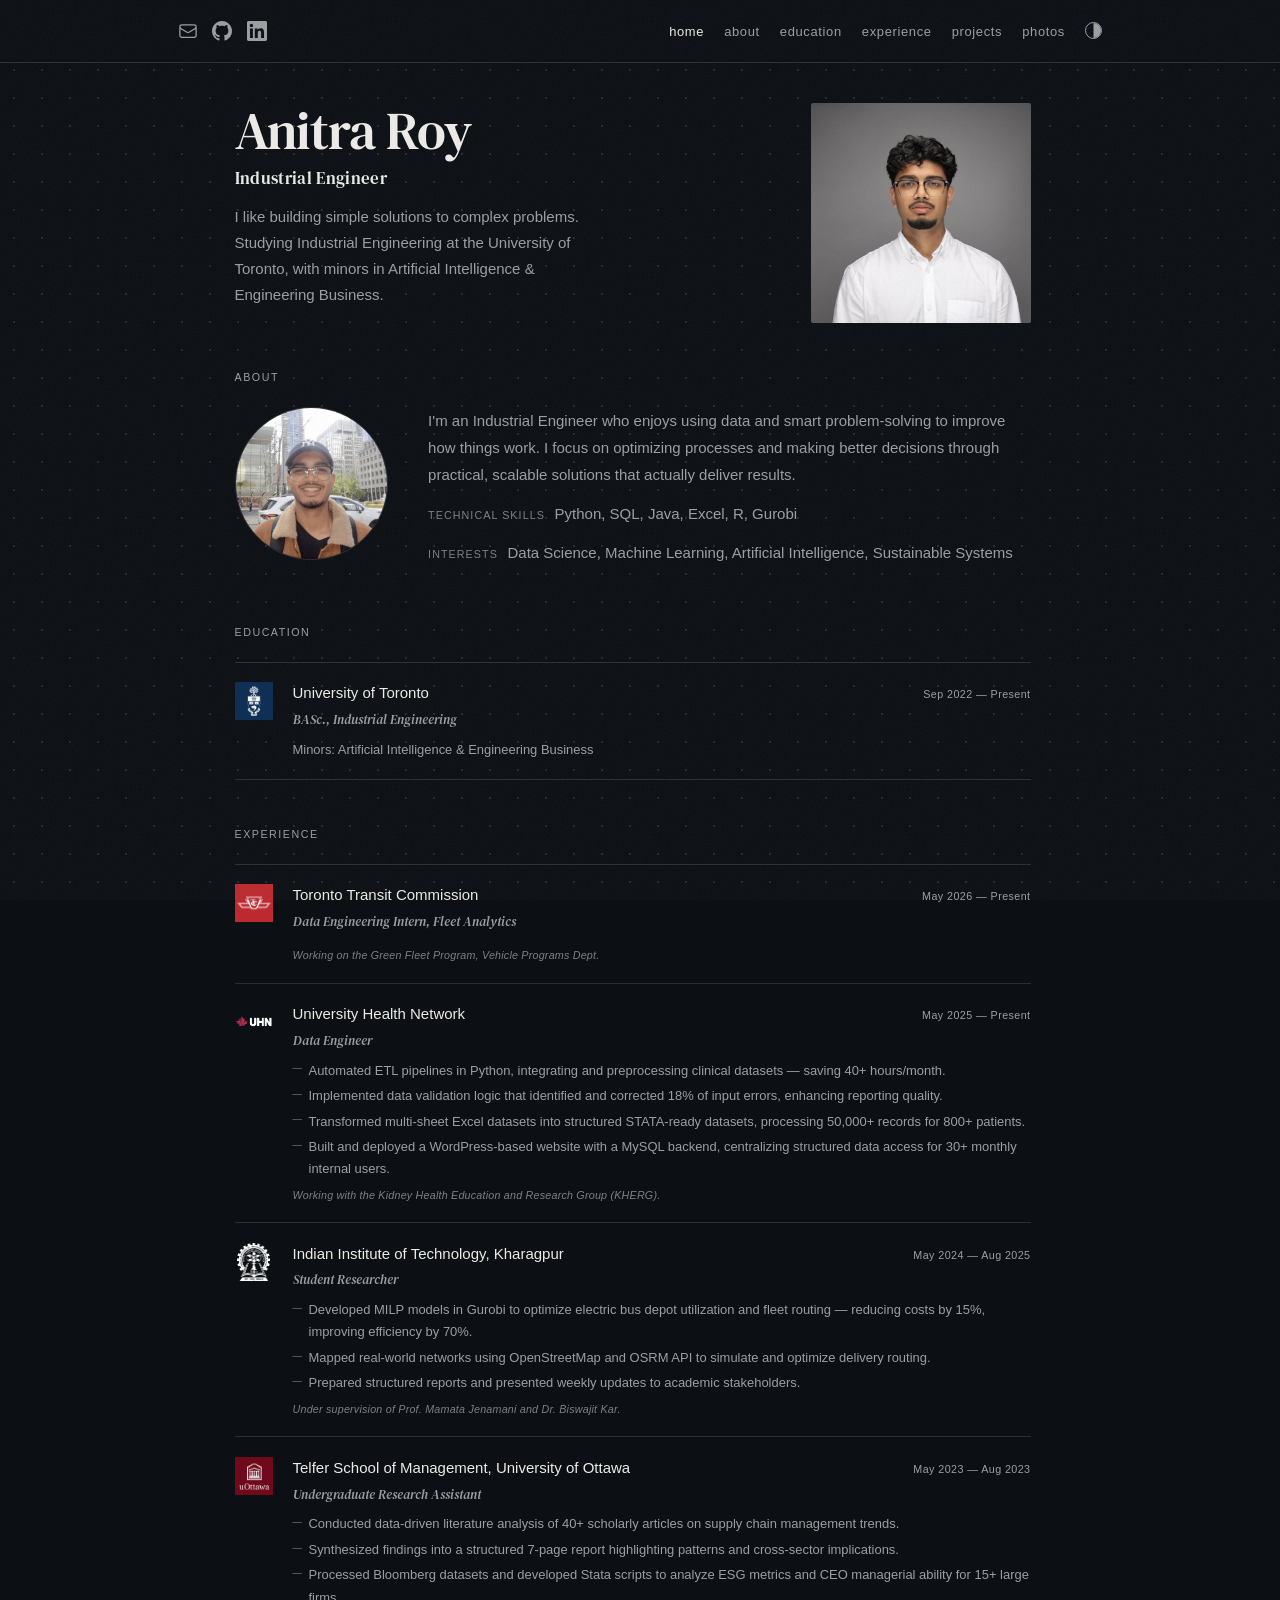
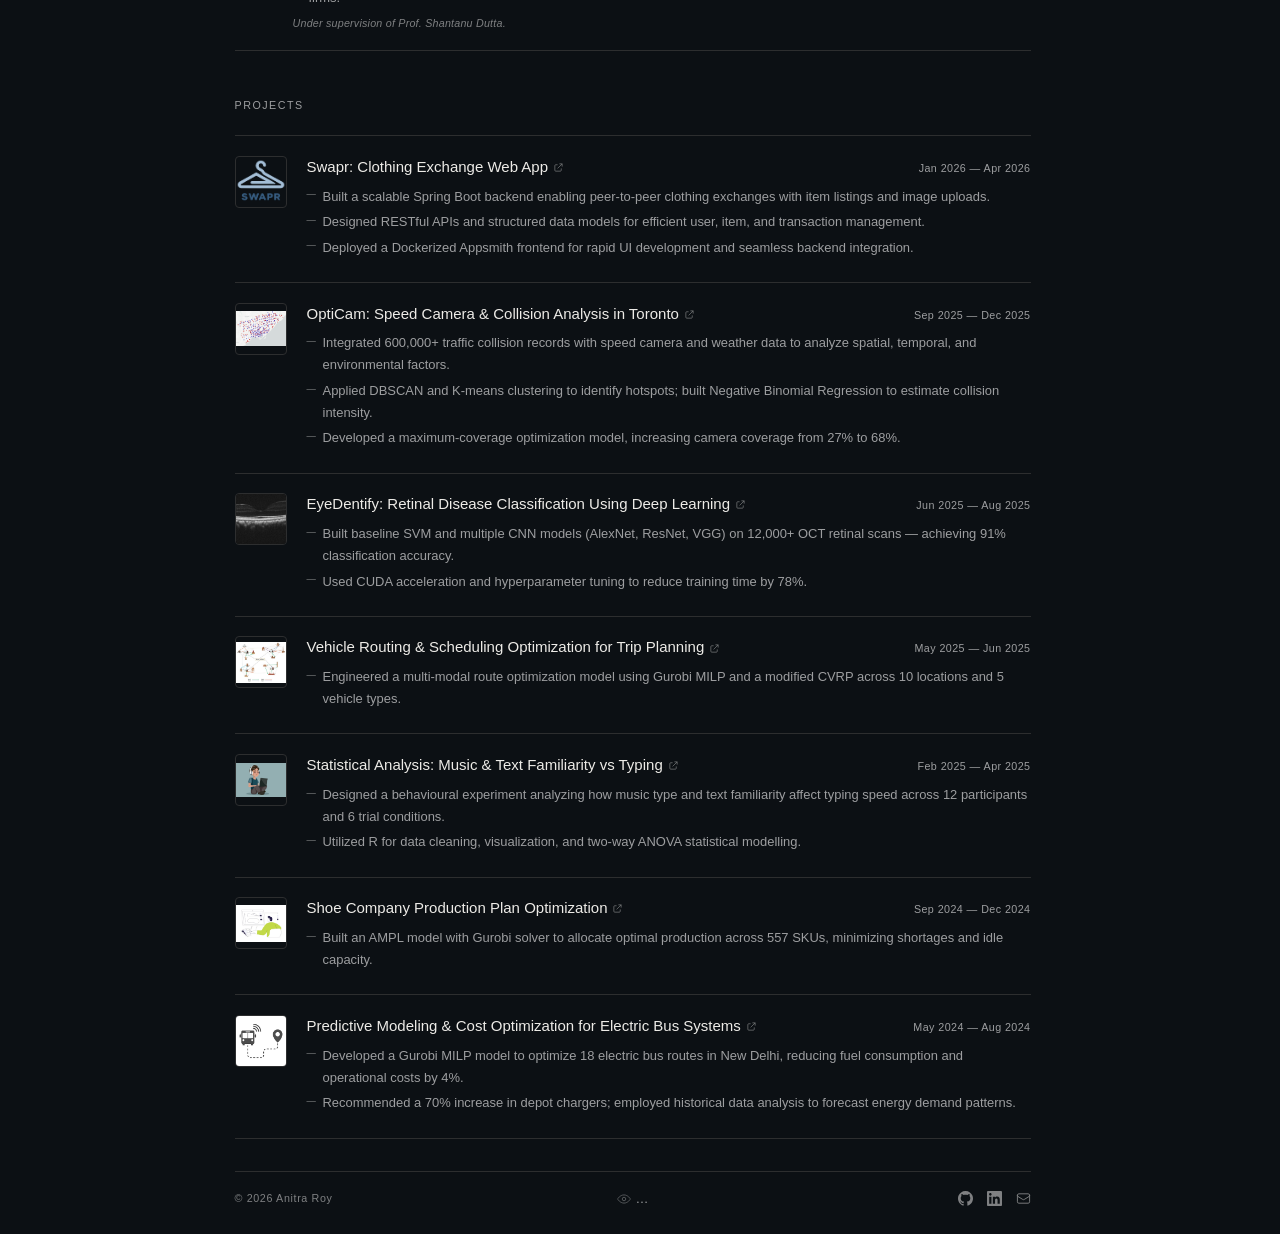
==== index.html @ b69415bd "v2.1.3" ====
<!DOCTYPE html>
<html lang="en">
<head>
  <meta charset="UTF-8" />
  <meta name="viewport" content="width=device-width, initial-scale=1" />
  <title>Anitra Roy</title>
  <link rel="icon" type="image/svg+xml" href="images/browser-light.svg" media="(prefers-color-scheme: light)">
  <link rel="icon" type="image/svg+xml" href="images/browser-dark.svg" media="(prefers-color-scheme: dark)">
  <link rel="stylesheet" href="styles/style.css" />
  <link rel="preconnect" href="https://fonts.googleapis.com" />
  <link rel="preconnect" href="https://fonts.gstatic.com" crossorigin />
  <link href="https://fonts.googleapis.com/css2?family=DM+Serif+Text:ital@0;1&display=swap" rel="stylesheet">
  <script>
    (function() {
      if (localStorage.getItem('theme') === 'light') document.documentElement.classList.add('light');
    })();
  </script>
</head>

<body>
  <canvas id="bg-dots" aria-hidden="true"></canvas>

  <!-- NAVBAR -->
  <nav class="site-nav">
    <div class="nav-inner">
      <div class="nav-socials">
        <a href="mailto:royanitra04@gmail.com" class="nav-social-link" aria-label="Email">
          <svg xmlns="http://www.w3.org/2000/svg" fill="none" viewBox="0 0 24 24" stroke-width="1.5" stroke="currentColor"><path stroke-linecap="round" stroke-linejoin="round" d="M21.75 6.75v10.5a2.25 2.25 0 01-2.25 2.25h-15a2.25 2.25 0 01-2.25-2.25V6.75m19.5 0A2.25 2.25 0 0019.5 4.5h-15a2.25 2.25 0 00-2.25 2.25m19.5 0v.243a2.25 2.25 0 01-1.07 1.916l-7.5 4.615a2.25 2.25 0 01-2.36 0L3.32 8.91a2.25 2.25 0 01-1.07-1.916V6.75" /></svg>
        </a>
        <a href="https://github.com/AnitraRoy" target="_blank" rel="noopener noreferrer" class="nav-social-link" aria-label="GitHub">
          <svg xmlns="http://www.w3.org/2000/svg" viewBox="0 0 24 24" fill="currentColor"><path d="M12 0c-6.626 0-12 5.373-12 12 0 5.302 3.438 9.8 8.207 11.387.599.111.793-.261.793-.577v-2.234c-3.338.726-4.033-1.416-4.033-1.416-.546-1.387-1.333-1.756-1.333-1.756-1.089-.745.083-.729.083-.729 1.205.084 1.839 1.237 1.839 1.237 1.07 1.834 2.807 1.304 3.492.997.107-.775.418-1.305.762-1.604-2.665-.305-5.467-1.334-5.467-5.931 0-1.311.469-2.381 1.236-3.221-.124-.303-.535-1.524.117-3.176 0 0 1.008-.322 3.301 1.23.957-.266 1.983-.399 3.003-.404 1.02.005 2.047.138 3.006.404 2.291-1.552 3.297-1.23 3.297-1.23.653 1.653.242 2.874.118 3.176.77.84 1.235 1.911 1.235 3.221 0 4.609-2.807 5.624-5.479 5.921.43.372.823 1.102.823 2.222v3.293c0 .319.192.694.801.576 4.765-1.589 8.199-6.086 8.199-11.386 0-6.627-5.373-12-12-12z"/></svg>
        </a>
        <a href="https://linkedin.com/in/AnitraRoy" target="_blank" rel="noopener noreferrer" class="nav-social-link" aria-label="LinkedIn">
          <svg xmlns="http://www.w3.org/2000/svg" viewBox="0 0 24 24" fill="currentColor"><path d="M20.447 20.452h-3.554v-5.569c0-1.328-.027-3.037-1.852-3.037-1.853 0-2.136 1.445-2.136 2.939v5.667H9.351V9h3.414v1.561h.046c.477-.9 1.637-1.85 3.37-1.85 3.601 0 4.267 2.37 4.267 5.455v6.286zM5.337 7.433c-1.144 0-2.063-.926-2.063-2.065 0-1.138.92-2.063 2.063-2.063 1.14 0 2.064.925 2.064 2.063 0 1.139-.925 2.065-2.064 2.065zm1.782 13.019H3.555V9h3.564v11.452zM22.225 0H1.771C.792 0 0 .774 0 1.729v20.542C0 23.227.792 24 1.771 24h20.451C23.2 24 24 23.227 24 22.271V1.729C24 .774 23.2 0 22.222 0h.003z"/></svg>
        </a>
      </div>
      <div class="nav-right-group">
        <ul class="nav-links">
          <li><a href="#home" class="nav-link">home</a></li>
          <li><a href="#about" class="nav-link">about</a></li>
          <li><a href="#education" class="nav-link">education</a></li>
          <li><a href="#experience" class="nav-link">experience</a></li>
          <li><a href="#projects" class="nav-link">projects</a></li>
          <li><a href="/photos" class="nav-link">photos</a></li>
        </ul>
        <button id="theme-toggle" class="theme-btn" aria-label="Toggle theme"></button>
        <!-- mobile nav version -->
        <button class="nav-toggle" aria-label="Open menu">
          ☰
        </button>
      </div>
    </div>
  </nav>

  <div class="wrap">
    <main>

      <!-- HERO -->
      <section id="home" class="hero-section page-enter">
        <div class="hero-layout">
          <div class="hero-text">
            <h1 class="display-name" id="display-name">Anitra Roy</h1>
            <p class="tagline">
              <span class="tagline-title">Industrial Engineer</span>
            </p>
            <p class="bio">
              I like building simple solutions to complex problems. 
              Studying Industrial Engineering at the University of Toronto, with minors in 
              Artificial Intelligence &amp; Engineering Business.
            </p>
          </div>
          <div class="hero-photo">
            <a href="https://linkedin.com/in/AnitraRoy" target="_blank" rel="noopener noreferrer">
              <img src="images/portrait.jpeg" alt="Anitra Roy" loading="eager" />
            </a>
          </div>
        </div>
      </section>

      <!-- ABOUT -->
      <section id="about" class="page-enter" style="animation-delay:110ms">
        <h2 class="section-label">About</h2>
        <div class="about-layout">
          <div class="about-photo">
            <div class="carousel">
              <img src="images/about.png" alt="Anitra Roy" class="carousel-image active" />
              <img src="images/about2.png" alt="Anitra Roy" class="carousel-image" />
              <img src="images/about3.png" alt="Anitra Roy" class="carousel-image" />
              <img src="images/about4.png" alt="Anitra Roy" class="carousel-image" />
              <img src="images/about5.png" alt="Anitra Roy" class="carousel-image" />
            </div>
          </div>
          <div class="about-text fade-in">
            <p>
              I&apos;m an Industrial Engineer who enjoys using data and smart 
              problem-solving to improve how things work. I focus on optimizing 
              processes and making better decisions through practical, scalable 
              solutions that actually deliver results.
            </p>
            <p class="skills-line"><span class="skill-label">Technical Skills</span> Python, SQL, Java, Excel, R, Gurobi</p>
            <p class="skills-line"><span class="skill-label">Interests</span> Data Science, Machine Learning, Artificial Intelligence, Sustainable Systems</p>
          </div>
        </div>
      </section>

      <!-- EDUCATION -->
      <section id="education" class="page-enter" style="animation-delay:210ms">
        <h2 class="section-label">Education</h2>
        <div class="entry-list">
          <div class="entry-row fade-in">
            <div class="entry-logo">
              <img class="theme-aware-logo" data-dark="images/logos/uoft-dark.png" data-light="images/logos/uoft.png" src="images/logos/uoft-dark.png" alt="University of Toronto" />
            </div>
            <div class="entry-body">
              <div class="entry-top">
                <span class="entry-title">University of Toronto</span>
                <span class="entry-date">Sep 2022 — Present</span>
              </div>
              <p class="entry-role">BASc., Industrial Engineering</p>
              <p class="entry-detail">Minors: Artificial Intelligence &amp; Engineering Business</p>
            </div>
          </div>
        </div>
      </section>

      <!-- EXPERIENCE -->
      <section id="experience" class="page-enter" style="animation-delay:310ms">
        <h2 class="section-label">Experience</h2>
        <div class="entry-list">

          <div class="entry-row fade-in">
            <div class="entry-logo">
              <img class="theme-aware-logo" data-dark="images/logos/ttc-dark.png" data-light="images/logos/ttc.png" src="images/logos/ttc-dark.png" alt="TTC" />
            </div>
            <div class="entry-body">
              <div class="entry-top">
                <span class="entry-title">Toronto Transit Commission</span>
                <span class="entry-date">May 2026 — Present</span>
              </div>
              <p class="entry-role">Data Engineering Intern, Fleet Analytics</p>
              <ul class="entry-bullets">
              </ul>
              <p class="entry-note">Working on the Green Fleet Program, Vehicle Programs Dept.</p>
            </div>
          </div>

          <div class="entry-row fade-in">
            <div class="entry-logo">
              <img class="theme-aware-logo" data-dark="images/logos/uhn-dark.png" data-light="images/logos/uhn.png" src="images/logos/uhn-dark.png" alt="UHN" />
            </div>
            <div class="entry-body">
              <div class="entry-top">
                <span class="entry-title">University Health Network</span>
                <span class="entry-date">May 2025 — Present</span>
              </div>
              <p class="entry-role">Data Engineer</p>
              <ul class="entry-bullets">
                <li>Automated ETL pipelines in Python, integrating and preprocessing clinical datasets — saving 40+ hours/month.</li>
                <li>Implemented data validation logic that identified and corrected 18% of input errors, enhancing reporting quality.</li>
                <li>Transformed multi-sheet Excel datasets into structured STATA-ready datasets, processing 50,000+ records for 800+ patients.</li>
                <li>Built and deployed a WordPress-based website with a MySQL backend, centralizing structured data access for 30+ monthly internal users.</li>
              </ul>
              <p class="entry-note">Working with the Kidney Health Education and Research Group (KHERG).</p>
            </div>
          </div>

          <div class="entry-row fade-in">
            <div class="entry-logo">
              <img class="theme-aware-logo" data-dark="images/logos/iit-dark.png" data-light="images/logos/iit.png" src="images/logos/iit-dark.png" alt="IIT Kharagpur" />
            </div>
            <div class="entry-body">
              <div class="entry-top">
                <span class="entry-title">Indian Institute of Technology, Kharagpur</span>
                <span class="entry-date">May 2024 — Aug 2025</span>
              </div>
              <p class="entry-role">Student Researcher</p>
              <ul class="entry-bullets">
                <li>Developed MILP models in Gurobi to optimize electric bus depot utilization and fleet routing — reducing costs by 15%, improving efficiency by 70%.</li>
                <li>Mapped real-world networks using OpenStreetMap and OSRM API to simulate and optimize delivery routing.</li>
                <li>Prepared structured reports and presented weekly updates to academic stakeholders.</li>
              </ul>
              <p class="entry-note">Under supervision of Prof. Mamata Jenamani and Dr. Biswajit Kar.</p>
            </div>
          </div>

          <div class="entry-row fade-in">
            <div class="entry-logo">
              <img class="theme-aware-logo" data-dark="images/logos/uo-dark.png" data-light="images/logos/uo.png" src="images/logos/uo-dark.png" alt="University of Ottawa" />
            </div>
            <div class="entry-body">
              <div class="entry-top">
                <span class="entry-title">Telfer School of Management, University of Ottawa</span>
                <span class="entry-date">May 2023 — Aug 2023</span>
              </div>
              <p class="entry-role">Undergraduate Research Assistant</p>
              <ul class="entry-bullets">
                <li>Conducted data-driven literature analysis of 40+ scholarly articles on supply chain management trends.</li>
                <li>Synthesized findings into a structured 7-page report highlighting patterns and cross-sector implications.</li>
                <li>Processed Bloomberg datasets and developed Stata scripts to analyze ESG metrics and CEO managerial ability for 15+ large firms.</li>
              </ul>
              <p class="entry-note">Under supervision of Prof. Shantanu Dutta.</p>
            </div>
          </div>

        </div>
      </section>

      <!-- PROJECTS -->
      <section id="projects" class="page-enter" style="animation-delay:410ms">
        <h2 class="section-label">Projects</h2>
        <div class="entry-list">

          <div class="entry-row fade-in">
            <div class="entry-logo entry-logo--img">
              <a href="https://github.com/m4ggie/swapr" target="_blank" rel="noopener noreferrer"><img src="images/projects/project7.png" alt="OptiCam" /></a>
            </div>
            <div class="entry-body">
              <div class="entry-top">
                <a href="https://github.com/m4ggie/swapr" target="_blank" rel="noopener noreferrer" class="entry-title-link">
                  <span class="entry-title">Swapr: Clothing Exchange Web App</span>
                  <svg class="ext-icon" viewBox="0 0 24 24" fill="none" stroke="currentColor" stroke-width="1.5">
                    <path d="M10 6H6a2 2 0 00-2 2v10a2 2 0 002 2h10a2 2 0 002-2v-4M14 4h6m0 0v6m0-6L10 14"/>
                  </svg>
                </a>
                <span class="entry-date">Jan 2026 — Apr 2026</span>
              </div>
              <ul class="entry-bullets">
                <li>Built a scalable Spring Boot backend enabling peer-to-peer clothing exchanges with item listings and image uploads.</li>
                <li>Designed RESTful APIs and structured data models for efficient user, item, and transaction management.</li>
                <li>Deployed a Dockerized Appsmith frontend for rapid UI development and seamless backend integration.</li>
              </ul>
            </div>
          </div>

          <div class="entry-row fade-in">
            <div class="entry-logo entry-logo--img">
              <a href="https://github.com/AnitraRoy/OptiCam" target="_blank" rel="noopener noreferrer"><img src="images/projects/project6.png" alt="OptiCam" /></a>
            </div>
            <div class="entry-body">
             <div class="entry-top">
                <a href="https://github.com/AnitraRoy/OptiCam" target="_blank" rel="noopener noreferrer" class="entry-title-link">
                  <span class="entry-title">OptiCam: Speed Camera &amp; Collision Analysis in Toronto</span>
                  <svg class="ext-icon" viewBox="0 0 24 24" fill="none" stroke="currentColor" stroke-width="1.5">
                    <path d="M10 6H6a2 2 0 00-2 2v10a2 2 0 002 2h10a2 2 0 002-2v-4M14 4h6m0 0v6m0-6L10 14"/>
                  </svg>
                </a>
                <span class="entry-date">Sep 2025 — Dec 2025</span>
              </div>
              <ul class="entry-bullets">
                <li>Integrated 600,000+ traffic collision records with speed camera and weather data to analyze spatial, temporal, and environmental factors.</li>
                <li>Applied DBSCAN and K-means clustering to identify hotspots; built Negative Binomial Regression to estimate collision intensity.</li>
                <li>Developed a maximum-coverage optimization model, increasing camera coverage from 27% to 68%.</li>
              </ul>
            </div>
          </div>

          <div class="entry-row fade-in">
            <div class="entry-logo entry-logo--img">
              <a href="https://github.com/AnitraRoy/EyeDentify" target="_blank" rel="noopener noreferrer"><img src="images/projects/project1.jpg" alt="EyeDentify" /></a>
            </div>
            <div class="entry-body">
              <div class="entry-top">
                <a href="https://github.com/AnitraRoy/EyeDentify" target="_blank" rel="noopener noreferrer" class="entry-title-link">
                  <span class="entry-title">EyeDentify: Retinal Disease Classification Using Deep Learning</span>
                  <svg class="ext-icon" viewBox="0 0 24 24" fill="none" stroke="currentColor" stroke-width="1.5"><path d="M10 6H6a2 2 0 00-2 2v10a2 2 0 002 2h10a2 2 0 002-2v-4M14 4h6m0 0v6m0-6L10 14"/></svg>
                </a>
                <span class="entry-date">Jun 2025 — Aug 2025</span>
              </div>
              <ul class="entry-bullets">
                <li>Built baseline SVM and multiple CNN models (AlexNet, ResNet, VGG) on 12,000+ OCT retinal scans — achieving 91% classification accuracy.</li>
                <li>Used CUDA acceleration and hyperparameter tuning to reduce training time by 78%.</li>
              </ul>
            </div>
          </div>

          <div class="entry-row fade-in">
            <div class="entry-logo entry-logo--img">
              <a href="https://github.com/AbderazakHsaini/TouristItinerary" target="_blank" rel="noopener noreferrer"><img src="images/projects/project2.png" alt="Vehicle Routing" /></a>
            </div>
            <div class="entry-body">
              <div class="entry-top">
                <a href="https://github.com/AbderazakHsaini/TouristItinerary" target="_blank" rel="noopener noreferrer" class="entry-title-link">
                  <span class="entry-title">Vehicle Routing &amp; Scheduling Optimization for Trip Planning</span>
                  <svg class="ext-icon" viewBox="0 0 24 24" fill="none" stroke="currentColor" stroke-width="1.5"><path d="M10 6H6a2 2 0 00-2 2v10a2 2 0 002 2h10a2 2 0 002-2v-4M14 4h6m0 0v6m0-6L10 14"/></svg>
                </a>
                <span class="entry-date">May 2025 — Jun 2025</span>
              </div>
              <ul class="entry-bullets">
                <li>Engineered a multi-modal route optimization model using Gurobi MILP and a modified CVRP across 10 locations and 5 vehicle types.</li>
              </ul>
            </div>
          </div>

          <div class="entry-row fade-in">
            <div class="entry-logo entry-logo--img">
              <a href="https://github.com/AnitraRoy/Music-and-Text-Familiarity-vs-Typing" target="_blank" rel="noopener noreferrer"><img src="images/projects/project3.jpg" alt="Music Typing" /></a>
            </div>
            <div class="entry-body">
              <div class="entry-top">
                <a href="https://github.com/AnitraRoy/Music-and-Text-Familiarity-vs-Typing" target="_blank" rel="noopener noreferrer" class="entry-title-link">
                  <span class="entry-title">Statistical Analysis: Music &amp; Text Familiarity vs Typing</span>
                  <svg class="ext-icon" viewBox="0 0 24 24" fill="none" stroke="currentColor" stroke-width="1.5"><path d="M10 6H6a2 2 0 00-2 2v10a2 2 0 002 2h10a2 2 0 002-2v-4M14 4h6m0 0v6m0-6L10 14"/></svg>
                </a>
                <span class="entry-date">Feb 2025 — Apr 2025</span>
              </div>
              <ul class="entry-bullets">
                <li>Designed a behavioural experiment analyzing how music type and text familiarity affect typing speed across 12 participants and 6 trial conditions.</li>
                <li>Utilized R for data cleaning, visualization, and two-way ANOVA statistical modelling.</li>
              </ul>
            </div>
          </div>

          <div class="entry-row fade-in">
            <div class="entry-logo entry-logo--img">
              <a href="https://github.com/AnitraRoy/Shoe-Production-Plan-Optimization" target="_blank" rel="noopener noreferrer"><img src="images/projects/project4.jpg" alt="Shoe Production" /></a>
            </div>
            <div class="entry-body">
              <div class="entry-top">
                <a href="https://github.com/AnitraRoy/Shoe-Production-Plan-Optimization" target="_blank" rel="noopener noreferrer" class="entry-title-link">
                  <span class="entry-title">Shoe Company Production Plan Optimization</span>
                  <svg class="ext-icon" viewBox="0 0 24 24" fill="none" stroke="currentColor" stroke-width="1.5"><path d="M10 6H6a2 2 0 00-2 2v10a2 2 0 002 2h10a2 2 0 002-2v-4M14 4h6m0 0v6m0-6L10 14"/></svg>
                </a>
                <span class="entry-date">Sep 2024 — Dec 2024</span>
              </div>
              <ul class="entry-bullets">
                <li>Built an AMPL model with Gurobi solver to allocate optimal production across 557 SKUs, minimizing shortages and idle capacity.</li>
              </ul>
            </div>
          </div>

          <div class="entry-row fade-in">
            <div class="entry-logo entry-logo--img">
              <a href="https://github.com/AnitraRoy/Battery-Electric-Bus-System-Optimization" target="_blank" rel="noopener noreferrer"><img src="images/projects/project5.jpg" alt="Electric Bus" /></a>
            </div>
            <div class="entry-body">
              <div class="entry-top">
                <a href="https://github.com/AnitraRoy/Battery-Electric-Bus-System-Optimization" target="_blank" rel="noopener noreferrer" class="entry-title-link">
                  <span class="entry-title">Predictive Modeling &amp; Cost Optimization for Electric Bus Systems</span>
                  <svg class="ext-icon" viewBox="0 0 24 24" fill="none" stroke="currentColor" stroke-width="1.5"><path d="M10 6H6a2 2 0 00-2 2v10a2 2 0 002 2h10a2 2 0 002-2v-4M14 4h6m0 0v6m0-6L10 14"/></svg>
                </a>
                <span class="entry-date">May 2024 — Aug 2024</span>
              </div>
              <ul class="entry-bullets">
                <li>Developed a Gurobi MILP model to optimize 18 electric bus routes in New Delhi, reducing fuel consumption and operational costs by 4%.</li>
                <li>Recommended a 70% increase in depot chargers; employed historical data analysis to forecast energy demand patterns.</li>
              </ul>
            </div>
          </div>

        </div>
      </section>

    </main>

    <!-- FOOTER -->
    <footer class="site-footer">
      <span class="footer-copy">© 2026 Anitra Roy</span>

      <!-- view counter (via GoatCounter) -->
      <div class="view-counter">
        <svg class="eye-icon" viewBox="0 0 24 24" fill="none" stroke="currentColor">
          <path d="M1 12C1 12 5 5 12 5C19 5 23 12 23 12C23 12 19 19 12 19C5 19 1 12 1 12Z"/>
          <circle cx="12" cy="12" r="3"/>
        </svg>
        <span id="gc-count">…</span>
      </div>

      <div class="footer-socials">
        <a href="https://github.com/AnitraRoy" target="_blank" rel="noopener noreferrer" class="footer-social-link" aria-label="GitHub">
          <svg xmlns="http://www.w3.org/2000/svg" viewBox="0 0 24 24" fill="currentColor"><path d="M12 0c-6.626 0-12 5.373-12 12 0 5.302 3.438 9.8 8.207 11.387.599.111.793-.261.793-.577v-2.234c-3.338.726-4.033-1.416-4.033-1.416-.546-1.387-1.333-1.756-1.333-1.756-1.089-.745.083-.729.083-.729 1.205.084 1.839 1.237 1.839 1.237 1.07 1.834 2.807 1.304 3.492.997.107-.775.418-1.305.762-1.604-2.665-.305-5.467-1.334-5.467-5.931 0-1.311.469-2.381 1.236-3.221-.124-.303-.535-1.524.117-3.176 0 0 1.008-.322 3.301 1.23.957-.266 1.983-.399 3.003-.404 1.02.005 2.047.138 3.006.404 2.291-1.552 3.297-1.23 3.297-1.23.653 1.653.242 2.874.118 3.176.77.84 1.235 1.911 1.235 3.221 0 4.609-2.807 5.624-5.479 5.921.43.372.823 1.102.823 2.222v3.293c0 .319.192.694.801.576 4.765-1.589 8.199-6.086 8.199-11.386 0-6.627-5.373-12-12-12z"/></svg>
        </a>
        <a href="https://linkedin.com/in/AnitraRoy" target="_blank" rel="noopener noreferrer" class="footer-social-link" aria-label="LinkedIn">
          <svg xmlns="http://www.w3.org/2000/svg" viewBox="0 0 24 24" fill="currentColor"><path d="M20.447 20.452h-3.554v-5.569c0-1.328-.027-3.037-1.852-3.037-1.853 0-2.136 1.445-2.136 2.939v5.667H9.351V9h3.414v1.561h.046c.477-.9 1.637-1.85 3.37-1.85 3.601 0 4.267 2.37 4.267 5.455v6.286zM5.337 7.433c-1.144 0-2.063-.926-2.063-2.065 0-1.138.92-2.063 2.063-2.063 1.14 0 2.064.925 2.064 2.063 0 1.139-.925 2.065-2.064 2.065zm1.782 13.019H3.555V9h3.564v11.452zM22.225 0H1.771C.792 0 0 .774 0 1.729v20.542C0 23.227.792 24 1.771 24h20.451C23.2 24 24 23.227 24 22.271V1.729C24 .774 23.2 0 22.222 0h.003z"/></svg>
        </a>
        <a href="mailto:royanitra04@gmail.com" class="footer-social-link" aria-label="Email">
          <svg xmlns="http://www.w3.org/2000/svg" fill="none" viewBox="0 0 24 24" stroke-width="1.5" stroke="currentColor"><path stroke-linecap="round" stroke-linejoin="round" d="M21.75 6.75v10.5a2.25 2.25 0 01-2.25 2.25h-15a2.25 2.25 0 01-2.25-2.25V6.75m19.5 0A2.25 2.25 0 0019.5 4.5h-15a2.25 2.25 0 00-2.25 2.25m19.5 0v.243a2.25 2.25 0 01-1.07 1.916l-7.5 4.615a2.25 2.25 0 01-2.36 0L3.32 8.91a2.25 2.25 0 01-1.07-1.916V6.75" /></svg>
        </a>
      </div>
    </footer>
  </div>

  <script src="scripts/main.js"></script>

  <script data-goatcounter="https://anitraroy.goatcounter.com/count"
        async src="https://gc.zgo.at/count.js"></script>

  <script>
    var r = new XMLHttpRequest();
    r.addEventListener('load', function() {
      document.querySelector('#gc-count').innerText = JSON.parse(this.responseText).count;
    });
    r.open('GET', 'https://anitraroy.goatcounter.com/counter/TOTAL.json');
    r.send();
  </script>

</body>
</html>
---- styles/style.css ----
/* -- Color tokens -- */
:root {
  --light-bg: oklch(94% 0.005 80);
  --dark-bg:  oklch(17% 0.010 250);

  --bg: var(--light-bg);
  --fg: var(--dark-bg);
  --muted:   oklch(45%   0.003 80);
  --subtle:  oklch(57%   0.003 80);
  --border:  oklch(88%   0.003 80);
  --dot:     oklch(83%   0.003 80);

  --font-display: 'DM Serif Text', serif;
  --font-text: 'DM Sans', sans-serif;

  --text-2xs: clamp(0.625rem,  0.61rem  + 0.075vw, 0.6875rem);
  --text-xs:  clamp(0.75rem,   0.73rem  + 0.1vw,   0.8125rem);
  --text-sm:  clamp(0.875rem,  0.85rem  + 0.125vw, 0.9375rem);
  --text-base:clamp(1rem,      0.975rem + 0.125vw, 1.0625rem);
  --text-lg:  clamp(1.375rem,  1.15rem  + 1.125vw, 1.875rem);
  --text-2xl: clamp(2.25rem,   1.9rem   + 1.75vw,  3.5rem);

  --max-w: 860px;
  --pad-x: clamp(1.25rem, 5vw, 2rem);
}

/* Dark mode (default) */
html:not(.light) {
  --bg: var(--dark-bg);
  --fg: var(--light-bg);
  --muted:   oklch(70%   0.003 255);
  --subtle:  oklch(60%   0.003 255);
  --border:  oklch(30%   0.003 260);
  --dot:     oklch(33%   0.003 260);
}

/* -- Reset -- */
*, *::before, *::after { box-sizing: border-box; margin: 0; padding: 0; }

html {
  -webkit-font-smoothing: antialiased;
  -moz-osx-font-smoothing: grayscale;
  text-rendering: optimizeLegibility;
  scrollbar-gutter: stable;
  overflow-x: hidden;
  scroll-behavior: smooth;
  scroll-padding-top: 90px;
}

html.light {
  -webkit-font-smoothing: subpixel-antialiased;
  -moz-osx-font-smoothing: auto;
}

body {
  background-color: var(--bg);
  color: var(--fg);
  font-family: var(--font-text);
  font-weight: 300;
  font-size: var(--text-base);
  line-height: 1.75;
  min-height: 100dvh;
  transition: background-color 350ms ease, color 350ms ease;
  overflow-x: hidden;
  cursor: auto;
}

/* Subtle noise overlay */
body::after {
  content: '';
  position: fixed;
  inset: 0;
  pointer-events: none;
  z-index: 9999;
  opacity: 0.022;
  background-image: url("data:image/svg+xml,%3Csvg xmlns='http://www.w3.org/2000/svg' width='256' height='256'%3E%3Cfilter id='n'%3E%3CfeTurbulence type='fractalNoise' baseFrequency='0.65' numOctaves='4' stitchTiles='stitch'/%3E%3CfeColorMatrix type='saturate' values='0'/%3E%3C/filter%3E%3Crect width='256' height='256' filter='url(%23n)'/%3E%3C/svg%3E");
  background-size: 256px 256px;
}

html:not(.light) body::after { opacity: 0.045; }
::selection { background-color: var(--border); }
a { color: inherit; text-decoration: none; }
img, video { max-width: 100%; display: block; }

/* -- Dot grid canvas -- */
#bg-dots {
  position: fixed;
  inset: 0;
  width: 100%;
  height: 100%;
  z-index: 0;
}

.wrap {
  position: relative;
  z-index: 1;
}

/* -- NAVBAR —- */
.site-nav {
  position: fixed;
  top: 0; left: 0; right: 0;
  z-index: 100;
  background-color: var(--bg);
  border-bottom: 1px solid var(--border);
  padding: 1rem var(--pad-x);
  transition: background-color 350ms ease, border-color 350ms ease;
}

.nav-inner {
  max-width: calc(var(--max-w) + var(--pad-x) * 2);
  margin-inline: auto;
  display: flex;
  align-items: center;
  justify-content: space-between;
  gap: 1rem;
}

.nav-socials {
  display: flex;
  align-items: center;
  gap: 0.9rem;
}

.nav-social-link {
  display: flex;
  align-items: center;
  color: var(--muted);
  transition: color 200ms;
}
.nav-social-link:hover { color: var(--fg); }
.nav-social-link svg { width: 20px; height: 20px; }

.nav-right-group {
  display: flex;
  align-items: center;
  gap: 1.25rem;
}

.nav-links {
  list-style: none;
  display: flex;
  align-items: center;
  gap: 1.25rem;
}

.nav-link {
  font-size: var(--text-xs);
  color: var(--muted);
  letter-spacing: 0.05em;
  text-transform: lowercase;
  transition: color 200ms;
}
.nav-link:hover, .nav-link.active { color: var(--fg); }

/* Theme toggle — half-circle pill */
.theme-btn {
  width: 17px; height: 17px;
  border: 1.5px solid var(--muted);
  border-radius: 50%;
  background: transparent;
  cursor: pointer;
  position: relative;
  overflow: hidden;
  transition: border-color 250ms;
  flex-shrink: 0;
  padding: 0;
  display: block;
}
.theme-btn:hover { border-color: var(--fg); }
.theme-btn::after {
  content: '';
  position: absolute;
  top: 0; left: 0;
  width: 50%; height: 100%;
  background: var(--muted);
  transition: transform 400ms cubic-bezier(0.16, 1, 0.3, 1), background-color 250ms;
}
.theme-btn:hover::after { background: var(--fg); }
html:not(.light) .theme-btn::after { transform: translateX(100%); }

/* -- Main layout -- */
.wrap {
  max-width: var(--max-w);
  margin-inline: auto;
  padding-inline: var(--pad-x);
  padding-top: 76px;
  min-height: 100dvh;
  display: flex;
  flex-direction: column;
  position: relative;
  z-index: 1;
}

main {
  flex: 1;
  display: flex;
  flex-direction: column;
  gap: clamp(2.5rem, 5dvh, 4.5rem);
  padding-bottom: 2rem;
}

/* -- Page entrance animation -- */
.page-enter {
  opacity: 0;
  animation: enter-fade 700ms ease-out both;
}

@keyframes enter-fade {
  from { opacity: 0; translate: 0 10px; }
  to   { opacity: 1; translate: 0 0; }
}

/* -- Section label -- */
.section-label {
  display: block;
  font-family: var(--font-text);
  font-size: var(--text-2xs);
  font-weight: 400;
  letter-spacing: 0.14em;
  text-transform: uppercase;
  color: var(--muted);
  margin-bottom: 1.25rem;
}

/* -- HERO -- */
.hero-section { padding-top: clamp(1.5rem, 3dvh, 3rem); }

.hero-layout {
  display: flex;
  align-items: stretch;
  justify-content: space-between;
  gap: 2rem;
}

.hero-text {
  flex: 1;
  min-width: 0;
  display: flex;
  flex-direction: column;
}

.display-name {
  font-family: var(--font-display);
  font-weight: 300;
  font-size: var(--text-2xl);
  line-height: 1.05;
  letter-spacing: -0.02em;
  margin-bottom: 0.5rem;
  width: fit-content;
}

.tagline {
  font-size: var(--text-sm);
  color: var(--muted);
  line-height: 1.6;
  margin-bottom: 0.65rem;
}

.tagline-title {
  font-family: var(--font-display);
  font-size: 1.05rem;
  font-weight: 300;
  letter-spacing: 0.02em;
  color: var(--fg);
}

.bio {
  font-size: var(--text-sm);
  color: var(--muted);
  line-height: 1.75;
  max-width: 44ch;
}

.hero-photo {
  width: clamp(150px, 22vw, 220px);
  flex-shrink: 0;
  border-radius: 2px;
  overflow: hidden;
  align-self: stretch;
}

.hero-photo img {
  width: 100%;
  height: 100%;
  object-fit: cover;
  object-position: top center;
  display: block;
  filter: grayscale(0.15);
  transition: transform 500ms cubic-bezier(0.16, 1, 0.3, 1), filter 500ms cubic-bezier(0.16, 1, 0.3, 1);
}

.hero-photo:hover img {
  transform: scale(1.04);
  filter: grayscale(0);
}

/* -- ABOUT -- */
.about-layout {
  display: flex;
  align-items: flex-start;
  gap: 2.5rem;
  flex-wrap: wrap;
}

.about-photo { flex-shrink: 0; }

.carousel {
  position: relative;
  width: clamp(110px, 12vw, 160px);
  height: clamp(110px, 12vw, 160px);
  border-radius: 50%;
  overflow: hidden;
  border: 1px solid var(--border);
}

.carousel-image {
  position: absolute;
  inset: 0;
  width: 100%;
  height: 100%;
  object-fit: cover;
  opacity: 0;
  transition: opacity 0.6s ease-in-out;
}

.carousel-image.active { opacity: 1; }

.about-text { flex: 1; min-width: 0; }

.about-text p {
  font-size: var(--text-sm);
  color: var(--muted);
  line-height: 1.8;
  margin-bottom: 0.75rem;
}

.skills-line {
  display: flex;
  gap: 0.6rem;
  flex-wrap: wrap;
  align-items: baseline;
  font-size: var(--text-xs);
  color: var(--muted);
}

.skill-label {
  font-size: var(--text-2xs);
  letter-spacing: 0.1em;
  text-transform: uppercase;
  color: var(--subtle);
  font-weight: 400;
  flex-shrink: 0;
}

/* -- ENTRY LIST —- */
.entry-list {
  display: flex;
  flex-direction: column;
}

.entry-row {
  display: flex;
  align-items: flex-start;
  gap: 1.25rem;
  padding: 1.1rem 0;
  border-top: 1px solid var(--border);
  transition:
    opacity 250ms cubic-bezier(0.16, 1, 0.3, 1),
    transform 400ms cubic-bezier(0.16, 1, 0.3, 1);
}

.entry-list:hover .entry-row { opacity: 0.4; }
.entry-list:hover .entry-row:hover { opacity: 1; transform: translateX(4px); }
.entry-list .entry-row:last-child { border-bottom: 1px solid var(--border); }

/* Logo cell */
.entry-logo {
  width: 38px;
  height: 38px;
  flex-shrink: 0;
  display: flex;
  align-items: center;
  justify-content: center;
  margin-top: 2px;
}

.entry-logo img {
  width: 100%;
  height: 100%;
  object-fit: contain;
  filter: saturate(0.7);
  transition: filter 300ms;
}
.entry-row:hover .entry-logo img { filter: saturate(1); }

/* Project image cell */
.entry-logo--img {
  width: 52px;
  height: 52px;
  border-radius: 4px;
  overflow: hidden;
  border: 1px solid var(--border);
  margin-top: 2px;
}

.entry-logo--img img {
  width: 100%;
  height: 100%;
  object-fit: cover;
}

.entry-body { flex: 1; min-width: 0; }

.entry-top {
  display: flex;
  align-items: baseline;
  justify-content: space-between;
  gap: 1rem;
  margin-bottom: 0.15rem;
  flex-wrap: wrap;
}

.entry-title {
  font-size: var(--text-sm);
  font-weight: 400;
  color: var(--fg);
}

.entry-title-link {
  display: inline-flex;
  align-items: center;
  gap: 0.3rem;
}
.entry-title-link:hover .entry-title { color: var(--muted); }

.ext-icon {
  width: 11px;
  height: 11px;
  flex-shrink: 0;
  color: var(--subtle);
  margin-top: 1px;
}

.entry-date {
  font-size: var(--text-2xs);
  color: var(--muted);
  white-space: nowrap;
  flex-shrink: 0;
  letter-spacing: 0.04em;
}

.entry-role {
  font-size: var(--text-xs);
  color: var(--muted);
  margin-bottom: 0.45rem;
  font-style: italic;
  font-family: var(--font-display);
  font-weight: 300;
}

.entry-detail {
  font-size: var(--text-xs);
  color: var(--muted);
  margin-top: 0.2rem;
}

.entry-bullets {
  list-style: none;
  padding: 0;
  margin: 0.35rem 0 0.35rem;
  display: flex;
  flex-direction: column;
  gap: 0.22rem;
}

.entry-bullets li {
  font-size: var(--text-xs);
  color: var(--muted);
  line-height: 1.7;
  padding-left: 1rem;
  position: relative;
}

.entry-bullets li::before {
  content: '—';
  position: absolute;
  left: 0;
  color: var(--subtle);
  font-size: 0.72em;
  top: 0.18em;
}

.entry-note {
  font-size: var(--text-2xs);
  color: var(--subtle);
  margin-top: 0.3rem;
  font-style: italic;
  letter-spacing: 0.02em;
}

/* Scroll-triggered fade-in */
.fade-in {
  opacity: 0;
  transform: translateY(12px);
  transition: opacity 0.7s ease, transform 0.7s ease;
}
.fade-in.visible {
  opacity: 1;
  transform: translateY(0);
}

/* -- FOOTER -- */
.site-footer {
  border-top: 1px solid var(--border);
  padding-block: 1rem 1.5rem;
  display: grid;
  grid-template-columns: 1fr auto 1fr;
  align-items: center;
  margin-top: auto;
}

/* Left */
.footer-copy {
  justify-self: start;
  font-size: var(--text-2xs);
  color: var(--subtle);
  letter-spacing: 0.06em;
}

/* Center (view counter) */
.view-counter {
  justify-self: center;
  display: flex;
  align-items: center;
  gap: 0.3rem;
  font-size: var(--text-xs);
  color: var(--muted);
}

/* Eye icon */
.eye-icon {
  width: 14px;
  height: 14px;
  stroke-width: 1.2;
  opacity: 0.7;
}

/* Right */
.footer-socials {
  justify-self: end;
  display: flex;
  align-items: center;
  gap: 0.85rem;
}

.footer-social-link {
  display: flex;
  color: var(--subtle);
  transition: color 200ms;
}

.footer-social-link:hover {
  color: var(--fg);
}

.footer-social-link svg {
  width: 15px;
  height: 15px;
}

/* -- Photos Page --*/
.photos-grid {
  column-count: 3;
  column-gap: 1rem;
  padding-top: 0.5rem;

  line-height: 0;
}

.photos-grid img {
  width: 100%;
  margin-bottom: 1rem;
  border-radius: 0;
  border: 1px solid var(--border);
  display: block;

  break-inside: avoid;
  -webkit-column-break-inside: avoid;

  transition: transform 250ms ease, filter 250ms ease;
}

.photos-grid img:hover {
  transform: scale(1.02);
  filter: brightness(1.05);
}

/* -- Mobile -- */
@media (max-width: 600px) {
  .hero-photo {
    width: clamp(120px, 30vw, 160px);
  }

  .about-layout {
    flex-direction: column;
    gap: 1.25rem;
  }

  .entry-top {
    flex-direction: column;
    gap: 0.1rem;
  }
}

.nav-toggle {
  display: none;
  font-size: 1.5rem;
  background: none;
  border: none;
  color: var(--fg);
  cursor: pointer;
}

@media (max-width: 700px) {
  .nav-toggle {
    display: block;
  }

  .nav-links {
    position: absolute;
    top: 100%;
    right: 0;
    left: 0;
    background: var(--bg);
    flex-direction: column;
    gap: 1.2rem;
    padding: 1.5rem;
    border-bottom: 1px solid var(--border);

    display: none;
  }

  .nav-links.open {
    display: flex;
  }

  .nav-inner {
    position: relative;
  }
}

@media (max-width: 900px) {
  .photos-grid {
    column-count: 2;
  }
}

@media (max-width: 600px) {
  .photos-grid {
    column-count: 1;
  }
}
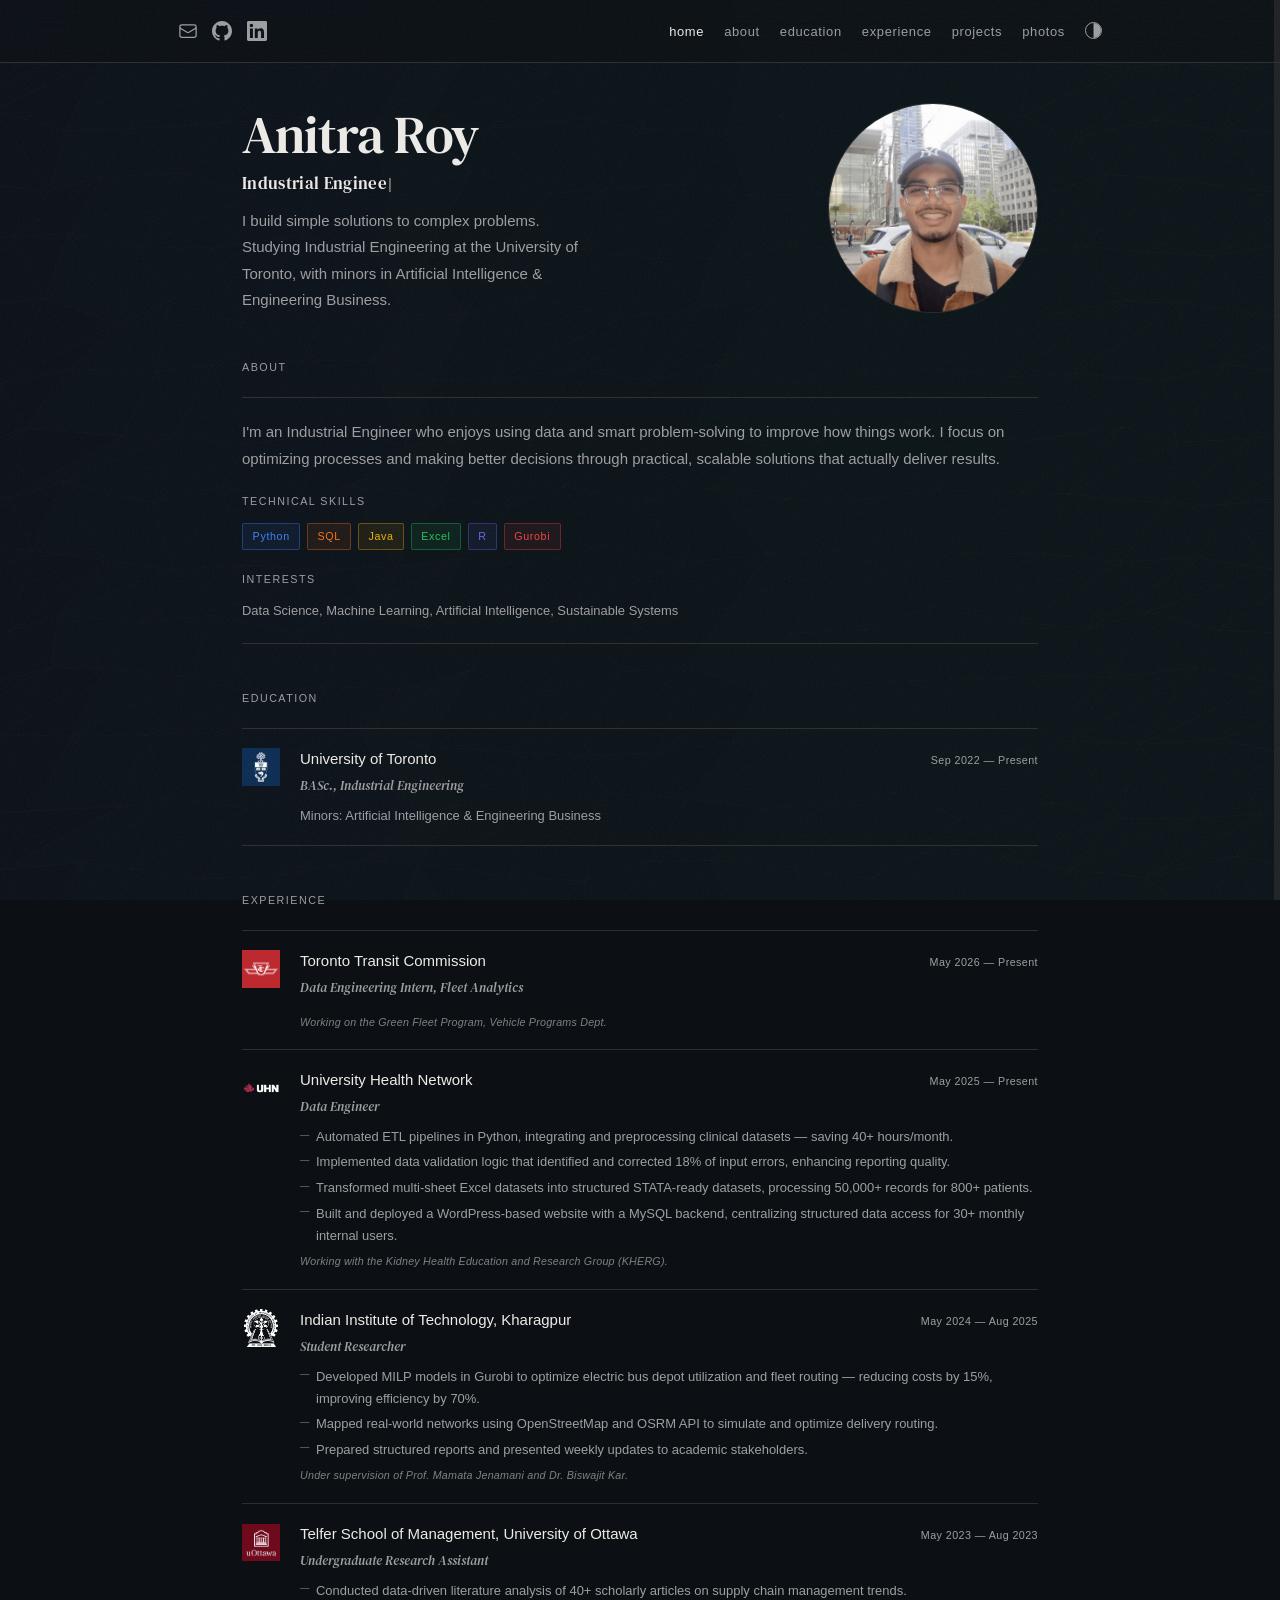
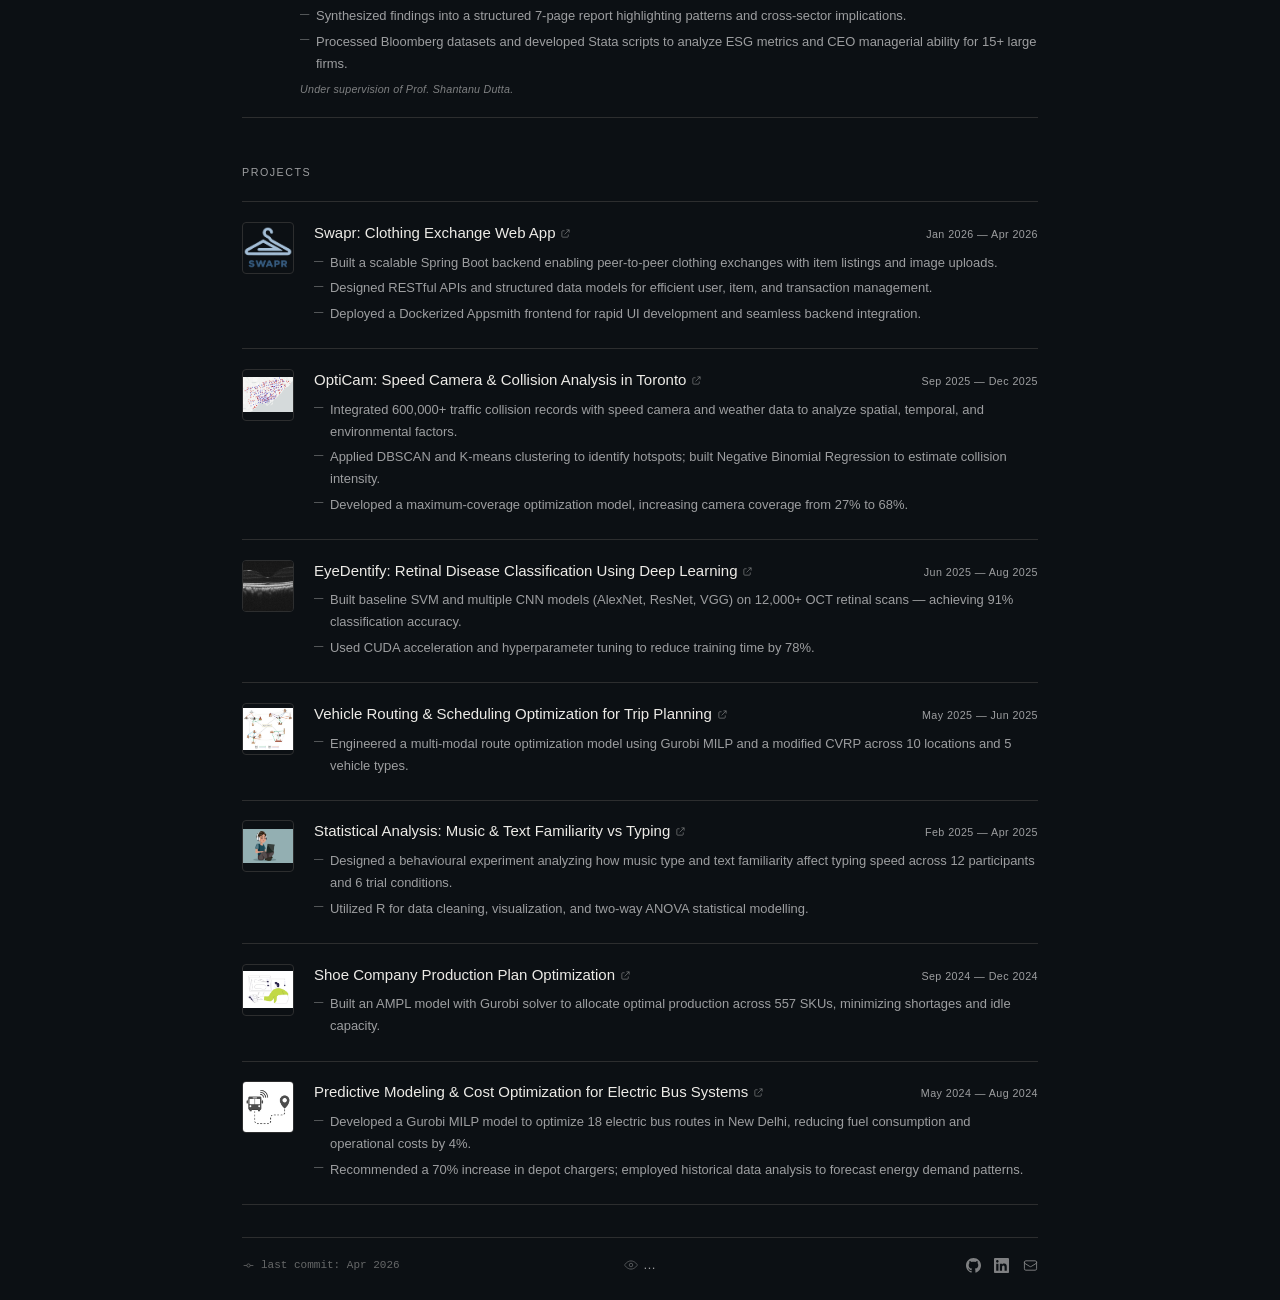
==== commit 3de3abfe: "v2.2" ====
--- a/index.html
+++ b/index.html
@@ -18,7 +18,12 @@
 </head>
 
 <body>
-  <canvas id="bg-dots" aria-hidden="true"></canvas>
+  <canvas id="bg-mesh" aria-hidden="true"></canvas>
+  
+  <!-- SCROLL PROGRESS -->
+  <div class="scroll-progress-track">
+    <div class="scroll-progress-fill" id="scroll-progress-fill"></div>
+  </div>
 
   <!-- NAVBAR -->
   <nav class="site-nav">
@@ -61,27 +66,15 @@
           <div class="hero-text">
             <h1 class="display-name" id="display-name">Anitra Roy</h1>
             <p class="tagline">
-              <span class="tagline-title">Industrial Engineer</span>
+              <span class="tagline-title" id="typed-tagline"></span><span class="cursor-blink">|</span>
             </p>
             <p class="bio">
-              I like building simple solutions to complex problems. 
+              I build simple solutions to complex problems. <br>
               Studying Industrial Engineering at the University of Toronto, with minors in 
               Artificial Intelligence &amp; Engineering Business.
             </p>
           </div>
-          <div class="hero-photo">
-            <a href="https://linkedin.com/in/AnitraRoy" target="_blank" rel="noopener noreferrer">
-              <img src="images/portrait.jpeg" alt="Anitra Roy" loading="eager" />
-            </a>
-          </div>
-        </div>
-      </section>
-
-      <!-- ABOUT -->
-      <section id="about" class="page-enter" style="animation-delay:110ms">
-        <h2 class="section-label">About</h2>
-        <div class="about-layout">
-          <div class="about-photo">
+          <div class="hero-carousel">
             <div class="carousel">
               <img src="images/about.png" alt="Anitra Roy" class="carousel-image active" />
               <img src="images/about2.png" alt="Anitra Roy" class="carousel-image" />
@@ -90,15 +83,33 @@
               <img src="images/about5.png" alt="Anitra Roy" class="carousel-image" />
             </div>
           </div>
-          <div class="about-text fade-in">
-            <p>
-              I&apos;m an Industrial Engineer who enjoys using data and smart 
-              problem-solving to improve how things work. I focus on optimizing 
-              processes and making better decisions through practical, scalable 
-              solutions that actually deliver results.
-            </p>
-            <p class="skills-line"><span class="skill-label">Technical Skills</span> Python, SQL, Java, Excel, R, Gurobi</p>
-            <p class="skills-line"><span class="skill-label">Interests</span> Data Science, Machine Learning, Artificial Intelligence, Sustainable Systems</p>
+        </div>
+      </section>
+
+      <!-- ABOUT -->
+      <section id="about" class="page-enter" style="animation-delay:110ms;">
+        <h2 class="section-label">About</h2>
+        <div class="about-text-only fade-in" style="border-top: 1px solid var(--border); padding-top: 1.25rem;">
+          <p>
+            I&apos;m an Industrial Engineer who enjoys using data and smart 
+            problem-solving to improve how things work. I focus on optimizing 
+            processes and making better decisions through practical, scalable 
+            solutions that actually deliver results.
+          </p>
+          <div class="skills-block">
+            <p class="skill-label">Technical Skills</p>
+            <div class="skill-pills">
+              <span class="skill-pill" style="--pill-color: 59,130,246;">Python</span>
+              <span class="skill-pill" style="--pill-color: 249,115,22;">SQL</span>
+              <span class="skill-pill" style="--pill-color: 234,179,8;">Java</span>
+              <span class="skill-pill" style="--pill-color: 34,197,94;">Excel</span>
+              <span class="skill-pill" style="--pill-color: 99,102,241;">R</span>
+              <span class="skill-pill" style="--pill-color: 239,68,68;">Gurobi</span>
+            </div>
+          </div>
+          <div class="skills-block">
+            <p class="skill-label">Interests</p>
+            <p class="skills-line">Data Science, Machine Learning, Artificial Intelligence, Sustainable Systems</p>
           </div>
         </div>
       </section>
@@ -354,7 +365,10 @@
 
     <!-- FOOTER -->
     <footer class="site-footer">
-      <span class="footer-copy">© 2026 Anitra Roy</span>
+      <span class="footer-commit" id="footer-commit" title="Last updated">
+        <svg class="commit-icon" viewBox="0 0 24 24" fill="none" stroke="currentColor" stroke-width="1.5"><circle cx="12" cy="12" r="3"/><line x1="3" y1="12" x2="9" y2="12"/><line x1="15" y1="12" x2="21" y2="12"/></svg>
+        <span id="commit-label">loading...</span>
+      </span>
 
       <!-- view counter (via GoatCounter) -->
       <div class="view-counter">
@@ -381,6 +395,7 @@
 
   <script src="scripts/main.js"></script>
 
+  <!-- GoatCounter -->
   <script data-goatcounter="https://anitraroy.goatcounter.com/count"
         async src="https://gc.zgo.at/count.js"></script>
 
--- a/styles/style.css
+++ b/styles/style.css
@@ -45,6 +45,7 @@
   overflow-x: hidden;
   scroll-behavior: smooth;
   scroll-padding-top: 90px;
+  scrollbar-width: none;
 }
 
 html.light {
@@ -82,13 +83,19 @@
 a { color: inherit; text-decoration: none; }
 img, video { max-width: 100%; display: block; }
 
-/* -- Dot grid canvas -- */
-#bg-dots {
+html::-webkit-scrollbar {
+  display: none;
+}
+
+/* -- Mesh canvas -- */
+#bg-mesh {
   position: fixed;
   inset: 0;
   width: 100%;
   height: 100%;
+  pointer-events: none;
   z-index: 0;
+  opacity: 0.85;
 }
 
 .wrap {
@@ -101,7 +108,9 @@
   position: fixed;
   top: 0; left: 0; right: 0;
   z-index: 100;
-  background-color: var(--bg);
+  background-color: color-mix(in oklch, var(--bg) 60%, transparent);
+  backdrop-filter: blur(14px);
+  -webkit-backdrop-filter: blur(14px);
   border-bottom: 1px solid var(--border);
   padding: 1rem var(--pad-x);
   transition: background-color 350ms ease, border-color 350ms ease;
@@ -153,7 +162,7 @@
 }
 .nav-link:hover, .nav-link.active { color: var(--fg); }
 
-/* Theme toggle — half-circle pill */
+/* -- Theme toggle -- */
 .theme-btn {
   width: 17px; height: 17px;
   border: 1.5px solid var(--muted);
@@ -228,7 +237,7 @@
 
 .hero-layout {
   display: flex;
-  align-items: stretch;
+  align-items: flex-end;
   justify-content: space-between;
   gap: 2rem;
 }
@@ -295,23 +304,51 @@
   filter: grayscale(0);
 }
 
-/* -- ABOUT -- */
-.about-layout {
-  display: flex;
-  align-items: flex-start;
-  gap: 2.5rem;
-  flex-wrap: wrap;
-}
-
-.about-photo { flex-shrink: 0; }
+/* -- INTRO --*/
+/* Typing cursor blink */
+.cursor-blink {
+  display: inline-block;
+  font-weight: 300;
+  opacity: 1;
+  animation: blink 0.75s step-end infinite;
+  margin-left: 1px;
+}
+
+@keyframes blink {
+  0%, 100% { opacity: 1; }
+  50% { opacity: 0; }
+}
+
+/* Scroll progress indicator */
+.scroll-progress-track {
+  position: fixed;
+  right: 0;
+  top: 0;
+  width: 6px;
+  height: 100vh;
+  background: var(--border);
+  z-index: 9998;
+  opacity: 0.6;
+}
+
+.scroll-progress-fill {
+  width: 100%;
+  height: 0%;
+  background: var(--fg);
+  opacity: 0.5;
+  border-radius: 0 0 2px 2px;
+  transition: height 0.05s linear;
+}
+
 
 .carousel {
   position: relative;
-  width: clamp(110px, 12vw, 160px);
-  height: clamp(110px, 12vw, 160px);
+  width: clamp(150px, 18vw, 210px);
+  height: clamp(150px, 18vw, 210px);
   border-radius: 50%;
   overflow: hidden;
   border: 1px solid var(--border);
+  align-self: flex-end;
 }
 
 .carousel-image {
@@ -326,31 +363,85 @@
 
 .carousel-image.active { opacity: 1; }
 
-.about-text { flex: 1; min-width: 0; }
-
-.about-text p {
+/* -- ABOUT -- */
+.about-layout {
+  display: flex;
+  align-items: flex-start;
+  gap: 2.5rem;
+  flex-wrap: wrap;
+}
+
+.about-text-only {
+  max-width: 58ch;
+  display: flex;
+  flex-direction: column;
+  gap: 1.25rem;
+}
+
+.about-text-only p:not(.skill-label):not(.skills-line) {
   font-size: var(--text-sm);
   color: var(--muted);
   line-height: 1.8;
+}
+
+#about .about-layout,
+#about .section-label {
+  position: static;
+  z-index: auto;
+}
+
+#about .about-text-only {
+  border-top: 1px solid var(--border);
+  border-bottom: 1px solid var(--border);
+  padding-top: 1.25rem;
+  padding-bottom: 1.25rem;
+  max-width: none;
+}
+
+.skills-line {
+  display: block;
+  margin-bottom: 0;
+  font-size: var(--text-xs);
+  color: var(--muted);
+}
+
+.skill-label {
+  font-family: var(--font-text);
+  font-size: var(--text-2xs);
+  font-weight: 400;
+  letter-spacing: 0.14em;
+  text-transform: uppercase;
+  color: var(--muted);
   margin-bottom: 0.75rem;
-}
-
-.skills-line {
-  display: flex;
-  gap: 0.6rem;
+  display: block;
+}
+
+/* Skills pill grid */
+.skills-block {
+  display: flex;
+  flex-direction: column;
+}
+
+.skill-pills {
+  display: flex;
   flex-wrap: wrap;
-  align-items: baseline;
-  font-size: var(--text-xs);
-  color: var(--muted);
-}
-
-.skill-label {
+  gap: 0.4rem;
+}
+
+.skill-pill {
   font-size: var(--text-2xs);
-  letter-spacing: 0.1em;
-  text-transform: uppercase;
-  color: var(--subtle);
-  font-weight: 400;
-  flex-shrink: 0;
+  letter-spacing: 0.06em;
+  color: rgb(var(--pill-color));
+  border: 1px solid rgba(var(--pill-color), 0.35);
+  border-radius: 2px;
+  padding: 0.2rem 0.6rem;
+  background-color: rgba(var(--pill-color), 0.08);
+  transition: background-color 200ms, border-color 200ms;
+}
+
+.skill-pill:hover {
+  background-color: rgba(var(--pill-color), 0.18);
+  border-color: rgba(var(--pill-color), 0.6);
 }
 
 /* -- ENTRY LIST —- */
@@ -596,6 +687,7 @@
   filter: brightness(1.05);
 }
 
+
 /* -- Mobile -- */
 @media (max-width: 600px) {
   .hero-photo {
@@ -622,6 +714,67 @@
   cursor: pointer;
 }
 
+/* -- FOOTER -- */
+.footer-commit {
+  display: flex;
+  align-items: center;
+  gap: 6px;
+  font-family: monospace;
+  font-size: 11px;
+  opacity: 0.4;
+  transition: opacity 0.2s;
+  cursor: default;
+  max-width: 340px;
+  overflow: hidden;
+}
+
+.footer-commit:hover {
+  opacity: 0.75;
+}
+
+.commit-icon {
+  width: 13px;
+  height: 13px;
+  flex-shrink: 0;
+}
+
+.commit-sha {
+  color: var(--fg);
+  opacity: 0.6;
+  letter-spacing: 0.04em;
+  flex-shrink: 0;
+}
+
+.commit-sha::before {
+  content: 'HEAD~';
+  opacity: 0.4;
+}
+
+.commit-msg {
+  color: var(--fg);
+  white-space: nowrap;
+  overflow: hidden;
+  text-overflow: ellipsis;
+  flex: 1;
+}
+
+.commit-msg::before {
+  content: '·';
+  margin-right: 5px;
+  opacity: 0.4;
+}
+
+.commit-ago {
+  flex-shrink: 0;
+  opacity: 0.5;
+}
+
+.commit-ago::before {
+  content: '·';
+  margin-right: 5px;
+  opacity: 0.4;
+}
+
 @media (max-width: 700px) {
   .nav-toggle {
     display: block;
@@ -632,7 +785,9 @@
     top: 100%;
     right: 0;
     left: 0;
-    background: var(--bg);
+    background: color-mix(in oklch, var(--bg) 85%, transparent);
+    backdrop-filter: blur(12px);
+    -webkit-backdrop-filter: blur(12px);
     flex-direction: column;
     gap: 1.2rem;
     padding: 1.5rem;
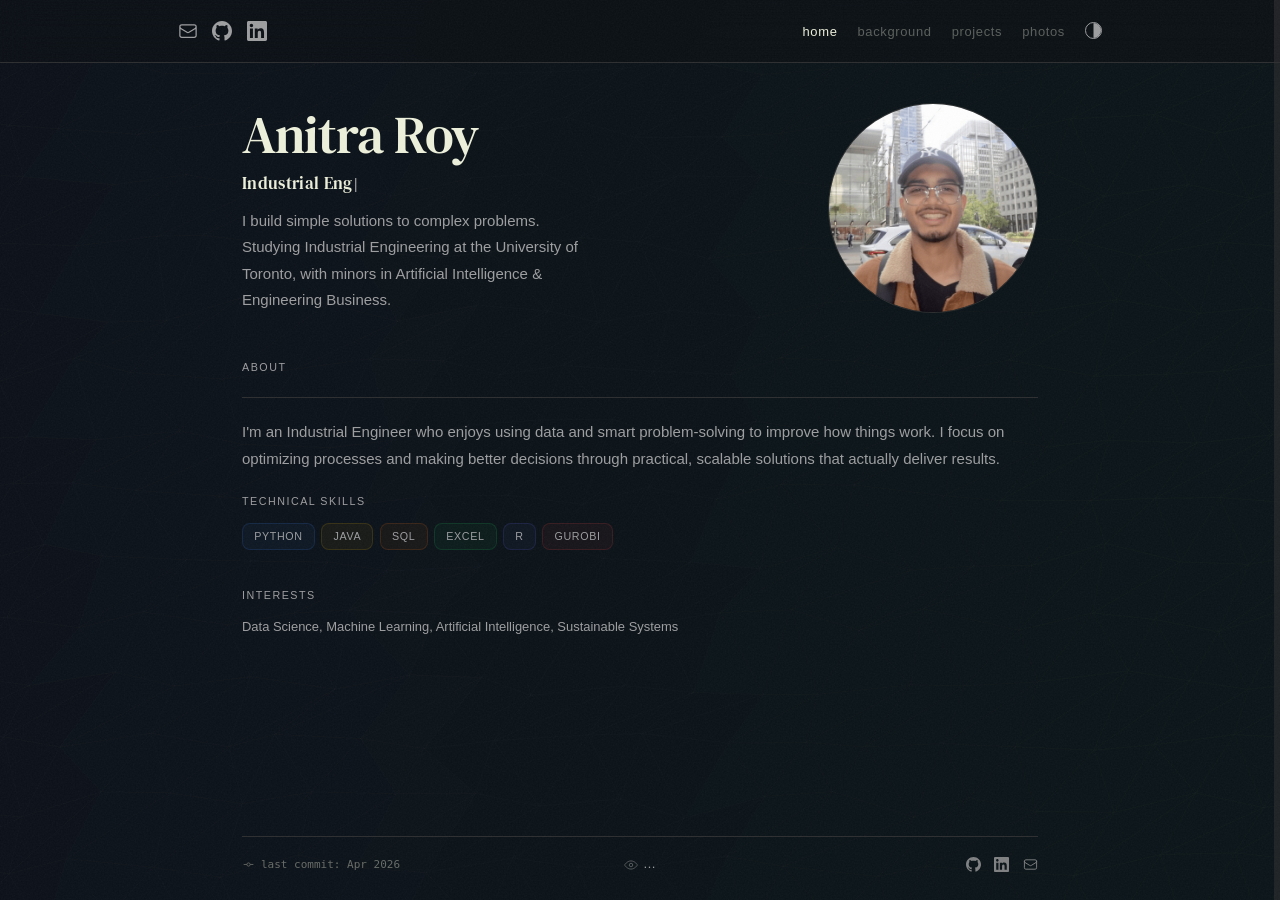
==== commit fa5f601b: "v2.2.3" ====
--- a/index.html
+++ b/index.html
@@ -16,6 +16,9 @@
     })();
   </script>
 </head>
+
+<div class="cursor-dot"></div>
+<div class="cursor-ring"></div>
 
 <body>
   <canvas id="bg-mesh" aria-hidden="true"></canvas>
@@ -41,11 +44,9 @@
       </div>
       <div class="nav-right-group">
         <ul class="nav-links">
-          <li><a href="#home" class="nav-link">home</a></li>
-          <li><a href="#about" class="nav-link">about</a></li>
-          <li><a href="#education" class="nav-link">education</a></li>
-          <li><a href="#experience" class="nav-link">experience</a></li>
-          <li><a href="#projects" class="nav-link">projects</a></li>
+          <li><a href="#home" class="nav-link active">home</a></li>
+          <li><a href="/background" class="nav-link">background</a></li>
+          <li><a href="/projects" class="nav-link">projects</a></li>
           <li><a href="/photos" class="nav-link">photos</a></li>
         </ul>
         <button id="theme-toggle" class="theme-btn" aria-label="Toggle theme"></button>
@@ -100,8 +101,8 @@
             <p class="skill-label">Technical Skills</p>
             <div class="skill-pills">
               <span class="skill-pill" style="--pill-color: 59,130,246;">Python</span>
+              <span class="skill-pill" style="--pill-color: 234,179,8;">Java</span>
               <span class="skill-pill" style="--pill-color: 249,115,22;">SQL</span>
-              <span class="skill-pill" style="--pill-color: 234,179,8;">Java</span>
               <span class="skill-pill" style="--pill-color: 34,197,94;">Excel</span>
               <span class="skill-pill" style="--pill-color: 99,102,241;">R</span>
               <span class="skill-pill" style="--pill-color: 239,68,68;">Gurobi</span>
@@ -111,253 +112,6 @@
             <p class="skill-label">Interests</p>
             <p class="skills-line">Data Science, Machine Learning, Artificial Intelligence, Sustainable Systems</p>
           </div>
-        </div>
-      </section>
-
-      <!-- EDUCATION -->
-      <section id="education" class="page-enter" style="animation-delay:210ms">
-        <h2 class="section-label">Education</h2>
-        <div class="entry-list">
-          <div class="entry-row fade-in">
-            <div class="entry-logo">
-              <img class="theme-aware-logo" data-dark="images/logos/uoft-dark.png" data-light="images/logos/uoft.png" src="images/logos/uoft-dark.png" alt="University of Toronto" />
-            </div>
-            <div class="entry-body">
-              <div class="entry-top">
-                <span class="entry-title">University of Toronto</span>
-                <span class="entry-date">Sep 2022 — Present</span>
-              </div>
-              <p class="entry-role">BASc., Industrial Engineering</p>
-              <p class="entry-detail">Minors: Artificial Intelligence &amp; Engineering Business</p>
-            </div>
-          </div>
-        </div>
-      </section>
-
-      <!-- EXPERIENCE -->
-      <section id="experience" class="page-enter" style="animation-delay:310ms">
-        <h2 class="section-label">Experience</h2>
-        <div class="entry-list">
-
-          <div class="entry-row fade-in">
-            <div class="entry-logo">
-              <img class="theme-aware-logo" data-dark="images/logos/ttc-dark.png" data-light="images/logos/ttc.png" src="images/logos/ttc-dark.png" alt="TTC" />
-            </div>
-            <div class="entry-body">
-              <div class="entry-top">
-                <span class="entry-title">Toronto Transit Commission</span>
-                <span class="entry-date">May 2026 — Present</span>
-              </div>
-              <p class="entry-role">Data Engineering Intern, Fleet Analytics</p>
-              <ul class="entry-bullets">
-              </ul>
-              <p class="entry-note">Working on the Green Fleet Program, Vehicle Programs Dept.</p>
-            </div>
-          </div>
-
-          <div class="entry-row fade-in">
-            <div class="entry-logo">
-              <img class="theme-aware-logo" data-dark="images/logos/uhn-dark.png" data-light="images/logos/uhn.png" src="images/logos/uhn-dark.png" alt="UHN" />
-            </div>
-            <div class="entry-body">
-              <div class="entry-top">
-                <span class="entry-title">University Health Network</span>
-                <span class="entry-date">May 2025 — Present</span>
-              </div>
-              <p class="entry-role">Data Engineer</p>
-              <ul class="entry-bullets">
-                <li>Automated ETL pipelines in Python, integrating and preprocessing clinical datasets — saving 40+ hours/month.</li>
-                <li>Implemented data validation logic that identified and corrected 18% of input errors, enhancing reporting quality.</li>
-                <li>Transformed multi-sheet Excel datasets into structured STATA-ready datasets, processing 50,000+ records for 800+ patients.</li>
-                <li>Built and deployed a WordPress-based website with a MySQL backend, centralizing structured data access for 30+ monthly internal users.</li>
-              </ul>
-              <p class="entry-note">Working with the Kidney Health Education and Research Group (KHERG).</p>
-            </div>
-          </div>
-
-          <div class="entry-row fade-in">
-            <div class="entry-logo">
-              <img class="theme-aware-logo" data-dark="images/logos/iit-dark.png" data-light="images/logos/iit.png" src="images/logos/iit-dark.png" alt="IIT Kharagpur" />
-            </div>
-            <div class="entry-body">
-              <div class="entry-top">
-                <span class="entry-title">Indian Institute of Technology, Kharagpur</span>
-                <span class="entry-date">May 2024 — Aug 2025</span>
-              </div>
-              <p class="entry-role">Student Researcher</p>
-              <ul class="entry-bullets">
-                <li>Developed MILP models in Gurobi to optimize electric bus depot utilization and fleet routing — reducing costs by 15%, improving efficiency by 70%.</li>
-                <li>Mapped real-world networks using OpenStreetMap and OSRM API to simulate and optimize delivery routing.</li>
-                <li>Prepared structured reports and presented weekly updates to academic stakeholders.</li>
-              </ul>
-              <p class="entry-note">Under supervision of Prof. Mamata Jenamani and Dr. Biswajit Kar.</p>
-            </div>
-          </div>
-
-          <div class="entry-row fade-in">
-            <div class="entry-logo">
-              <img class="theme-aware-logo" data-dark="images/logos/uo-dark.png" data-light="images/logos/uo.png" src="images/logos/uo-dark.png" alt="University of Ottawa" />
-            </div>
-            <div class="entry-body">
-              <div class="entry-top">
-                <span class="entry-title">Telfer School of Management, University of Ottawa</span>
-                <span class="entry-date">May 2023 — Aug 2023</span>
-              </div>
-              <p class="entry-role">Undergraduate Research Assistant</p>
-              <ul class="entry-bullets">
-                <li>Conducted data-driven literature analysis of 40+ scholarly articles on supply chain management trends.</li>
-                <li>Synthesized findings into a structured 7-page report highlighting patterns and cross-sector implications.</li>
-                <li>Processed Bloomberg datasets and developed Stata scripts to analyze ESG metrics and CEO managerial ability for 15+ large firms.</li>
-              </ul>
-              <p class="entry-note">Under supervision of Prof. Shantanu Dutta.</p>
-            </div>
-          </div>
-
-        </div>
-      </section>
-
-      <!-- PROJECTS -->
-      <section id="projects" class="page-enter" style="animation-delay:410ms">
-        <h2 class="section-label">Projects</h2>
-        <div class="entry-list">
-
-          <div class="entry-row fade-in">
-            <div class="entry-logo entry-logo--img">
-              <a href="https://github.com/m4ggie/swapr" target="_blank" rel="noopener noreferrer"><img src="images/projects/project7.png" alt="OptiCam" /></a>
-            </div>
-            <div class="entry-body">
-              <div class="entry-top">
-                <a href="https://github.com/m4ggie/swapr" target="_blank" rel="noopener noreferrer" class="entry-title-link">
-                  <span class="entry-title">Swapr: Clothing Exchange Web App</span>
-                  <svg class="ext-icon" viewBox="0 0 24 24" fill="none" stroke="currentColor" stroke-width="1.5">
-                    <path d="M10 6H6a2 2 0 00-2 2v10a2 2 0 002 2h10a2 2 0 002-2v-4M14 4h6m0 0v6m0-6L10 14"/>
-                  </svg>
-                </a>
-                <span class="entry-date">Jan 2026 — Apr 2026</span>
-              </div>
-              <ul class="entry-bullets">
-                <li>Built a scalable Spring Boot backend enabling peer-to-peer clothing exchanges with item listings and image uploads.</li>
-                <li>Designed RESTful APIs and structured data models for efficient user, item, and transaction management.</li>
-                <li>Deployed a Dockerized Appsmith frontend for rapid UI development and seamless backend integration.</li>
-              </ul>
-            </div>
-          </div>
-
-          <div class="entry-row fade-in">
-            <div class="entry-logo entry-logo--img">
-              <a href="https://github.com/AnitraRoy/OptiCam" target="_blank" rel="noopener noreferrer"><img src="images/projects/project6.png" alt="OptiCam" /></a>
-            </div>
-            <div class="entry-body">
-             <div class="entry-top">
-                <a href="https://github.com/AnitraRoy/OptiCam" target="_blank" rel="noopener noreferrer" class="entry-title-link">
-                  <span class="entry-title">OptiCam: Speed Camera &amp; Collision Analysis in Toronto</span>
-                  <svg class="ext-icon" viewBox="0 0 24 24" fill="none" stroke="currentColor" stroke-width="1.5">
-                    <path d="M10 6H6a2 2 0 00-2 2v10a2 2 0 002 2h10a2 2 0 002-2v-4M14 4h6m0 0v6m0-6L10 14"/>
-                  </svg>
-                </a>
-                <span class="entry-date">Sep 2025 — Dec 2025</span>
-              </div>
-              <ul class="entry-bullets">
-                <li>Integrated 600,000+ traffic collision records with speed camera and weather data to analyze spatial, temporal, and environmental factors.</li>
-                <li>Applied DBSCAN and K-means clustering to identify hotspots; built Negative Binomial Regression to estimate collision intensity.</li>
-                <li>Developed a maximum-coverage optimization model, increasing camera coverage from 27% to 68%.</li>
-              </ul>
-            </div>
-          </div>
-
-          <div class="entry-row fade-in">
-            <div class="entry-logo entry-logo--img">
-              <a href="https://github.com/AnitraRoy/EyeDentify" target="_blank" rel="noopener noreferrer"><img src="images/projects/project1.jpg" alt="EyeDentify" /></a>
-            </div>
-            <div class="entry-body">
-              <div class="entry-top">
-                <a href="https://github.com/AnitraRoy/EyeDentify" target="_blank" rel="noopener noreferrer" class="entry-title-link">
-                  <span class="entry-title">EyeDentify: Retinal Disease Classification Using Deep Learning</span>
-                  <svg class="ext-icon" viewBox="0 0 24 24" fill="none" stroke="currentColor" stroke-width="1.5"><path d="M10 6H6a2 2 0 00-2 2v10a2 2 0 002 2h10a2 2 0 002-2v-4M14 4h6m0 0v6m0-6L10 14"/></svg>
-                </a>
-                <span class="entry-date">Jun 2025 — Aug 2025</span>
-              </div>
-              <ul class="entry-bullets">
-                <li>Built baseline SVM and multiple CNN models (AlexNet, ResNet, VGG) on 12,000+ OCT retinal scans — achieving 91% classification accuracy.</li>
-                <li>Used CUDA acceleration and hyperparameter tuning to reduce training time by 78%.</li>
-              </ul>
-            </div>
-          </div>
-
-          <div class="entry-row fade-in">
-            <div class="entry-logo entry-logo--img">
-              <a href="https://github.com/AbderazakHsaini/TouristItinerary" target="_blank" rel="noopener noreferrer"><img src="images/projects/project2.png" alt="Vehicle Routing" /></a>
-            </div>
-            <div class="entry-body">
-              <div class="entry-top">
-                <a href="https://github.com/AbderazakHsaini/TouristItinerary" target="_blank" rel="noopener noreferrer" class="entry-title-link">
-                  <span class="entry-title">Vehicle Routing &amp; Scheduling Optimization for Trip Planning</span>
-                  <svg class="ext-icon" viewBox="0 0 24 24" fill="none" stroke="currentColor" stroke-width="1.5"><path d="M10 6H6a2 2 0 00-2 2v10a2 2 0 002 2h10a2 2 0 002-2v-4M14 4h6m0 0v6m0-6L10 14"/></svg>
-                </a>
-                <span class="entry-date">May 2025 — Jun 2025</span>
-              </div>
-              <ul class="entry-bullets">
-                <li>Engineered a multi-modal route optimization model using Gurobi MILP and a modified CVRP across 10 locations and 5 vehicle types.</li>
-              </ul>
-            </div>
-          </div>
-
-          <div class="entry-row fade-in">
-            <div class="entry-logo entry-logo--img">
-              <a href="https://github.com/AnitraRoy/Music-and-Text-Familiarity-vs-Typing" target="_blank" rel="noopener noreferrer"><img src="images/projects/project3.jpg" alt="Music Typing" /></a>
-            </div>
-            <div class="entry-body">
-              <div class="entry-top">
-                <a href="https://github.com/AnitraRoy/Music-and-Text-Familiarity-vs-Typing" target="_blank" rel="noopener noreferrer" class="entry-title-link">
-                  <span class="entry-title">Statistical Analysis: Music &amp; Text Familiarity vs Typing</span>
-                  <svg class="ext-icon" viewBox="0 0 24 24" fill="none" stroke="currentColor" stroke-width="1.5"><path d="M10 6H6a2 2 0 00-2 2v10a2 2 0 002 2h10a2 2 0 002-2v-4M14 4h6m0 0v6m0-6L10 14"/></svg>
-                </a>
-                <span class="entry-date">Feb 2025 — Apr 2025</span>
-              </div>
-              <ul class="entry-bullets">
-                <li>Designed a behavioural experiment analyzing how music type and text familiarity affect typing speed across 12 participants and 6 trial conditions.</li>
-                <li>Utilized R for data cleaning, visualization, and two-way ANOVA statistical modelling.</li>
-              </ul>
-            </div>
-          </div>
-
-          <div class="entry-row fade-in">
-            <div class="entry-logo entry-logo--img">
-              <a href="https://github.com/AnitraRoy/Shoe-Production-Plan-Optimization" target="_blank" rel="noopener noreferrer"><img src="images/projects/project4.jpg" alt="Shoe Production" /></a>
-            </div>
-            <div class="entry-body">
-              <div class="entry-top">
-                <a href="https://github.com/AnitraRoy/Shoe-Production-Plan-Optimization" target="_blank" rel="noopener noreferrer" class="entry-title-link">
-                  <span class="entry-title">Shoe Company Production Plan Optimization</span>
-                  <svg class="ext-icon" viewBox="0 0 24 24" fill="none" stroke="currentColor" stroke-width="1.5"><path d="M10 6H6a2 2 0 00-2 2v10a2 2 0 002 2h10a2 2 0 002-2v-4M14 4h6m0 0v6m0-6L10 14"/></svg>
-                </a>
-                <span class="entry-date">Sep 2024 — Dec 2024</span>
-              </div>
-              <ul class="entry-bullets">
-                <li>Built an AMPL model with Gurobi solver to allocate optimal production across 557 SKUs, minimizing shortages and idle capacity.</li>
-              </ul>
-            </div>
-          </div>
-
-          <div class="entry-row fade-in">
-            <div class="entry-logo entry-logo--img">
-              <a href="https://github.com/AnitraRoy/Battery-Electric-Bus-System-Optimization" target="_blank" rel="noopener noreferrer"><img src="images/projects/project5.jpg" alt="Electric Bus" /></a>
-            </div>
-            <div class="entry-body">
-              <div class="entry-top">
-                <a href="https://github.com/AnitraRoy/Battery-Electric-Bus-System-Optimization" target="_blank" rel="noopener noreferrer" class="entry-title-link">
-                  <span class="entry-title">Predictive Modeling &amp; Cost Optimization for Electric Bus Systems</span>
-                  <svg class="ext-icon" viewBox="0 0 24 24" fill="none" stroke="currentColor" stroke-width="1.5"><path d="M10 6H6a2 2 0 00-2 2v10a2 2 0 002 2h10a2 2 0 002-2v-4M14 4h6m0 0v6m0-6L10 14"/></svg>
-                </a>
-                <span class="entry-date">May 2024 — Aug 2024</span>
-              </div>
-              <ul class="entry-bullets">
-                <li>Developed a Gurobi MILP model to optimize 18 electric bus routes in New Delhi, reducing fuel consumption and operational costs by 4%.</li>
-                <li>Recommended a 70% increase in depot chargers; employed historical data analysis to forecast energy demand patterns.</li>
-              </ul>
-            </div>
-          </div>
-
         </div>
       </section>
 
--- a/styles/style.css
+++ b/styles/style.css
@@ -1,13 +1,13 @@
 /* -- Color tokens -- */
 :root {
-  --light-bg: oklch(94% 0.005 80);
+  --light-bg: oklch(95% 0.030 115);
   --dark-bg:  oklch(17% 0.010 250);
 
   --bg: var(--light-bg);
   --fg: var(--dark-bg);
-  --muted:   oklch(45%   0.003 80);
-  --subtle:  oklch(57%   0.003 80);
-  --border:  oklch(88%   0.003 80);
+  --muted:   oklch(50%   0.001 80);
+  --subtle:  oklch(60%   0.001 80);
+  --border:  oklch(80%   0.003 80);
   --dot:     oklch(83%   0.003 80);
 
   --font-display: 'DM Serif Text', serif;
@@ -46,6 +46,7 @@
   scroll-behavior: smooth;
   scroll-padding-top: 90px;
   scrollbar-width: none;
+  cursor: none;
 }
 
 html.light {
@@ -63,7 +64,7 @@
   min-height: 100dvh;
   transition: background-color 350ms ease, color 350ms ease;
   overflow-x: hidden;
-  cursor: auto;
+  cursor: none;
 }
 
 /* Subtle noise overlay */
@@ -83,6 +84,14 @@
 a { color: inherit; text-decoration: none; }
 img, video { max-width: 100%; display: block; }
 
+a,
+button,
+[role="button"],
+.nav-link,
+.site-nav * {
+  cursor: none !important;
+}
+
 html::-webkit-scrollbar {
   display: none;
 }
@@ -98,12 +107,7 @@
   opacity: 0.85;
 }
 
-.wrap {
-  position: relative;
-  z-index: 1;
-}
-
-/* -- NAVBAR —- */
+/* -- NAVBAR -- */
 .site-nav {
   position: fixed;
   top: 0; left: 0; right: 0;
@@ -155,12 +159,14 @@
 
 .nav-link {
   font-size: var(--text-xs);
-  color: var(--muted);
+  color: var(--fg);
   letter-spacing: 0.05em;
   text-transform: lowercase;
-  transition: color 200ms;
-}
-.nav-link:hover, .nav-link.active { color: var(--fg); }
+  transition: opacity 200ms;
+  opacity: 0.35;
+}
+.nav-link:hover { opacity: 0.7; }
+.nav-link.active { opacity: 1; }
 
 /* -- Theme toggle -- */
 .theme-btn {
@@ -168,7 +174,7 @@
   border: 1.5px solid var(--muted);
   border-radius: 50%;
   background: transparent;
-  cursor: pointer;
+  cursor: none;
   position: relative;
   overflow: hidden;
   transition: border-color 250ms;
@@ -187,6 +193,37 @@
 }
 .theme-btn:hover::after { background: var(--fg); }
 html:not(.light) .theme-btn::after { transform: translateX(100%); }
+
+/* -- Cursor-- */
+.cursor-dot {
+  width: 6px;
+  height: 6px;
+  background: var(--fg);
+  border-radius: 50%;
+  position: fixed;
+  top: 0;
+  left: 0;
+  pointer-events: none;
+  z-index: 99999;
+  transform: translate(-50%, -50%);
+  visibility: hidden;
+}
+
+.cursor-ring {
+  width: 32px;
+  height: 32px;
+  border: 1px solid var(--fg);
+  border-radius: 50%;
+  position: fixed;
+  top: 0;
+  left: 0;
+  pointer-events: none;
+  z-index: 99998;
+  opacity: 0.4;
+  transform: translate(-50%, -50%);
+  transition: width 150ms ease, height 150ms ease, opacity 150ms ease;
+  visibility: hidden;
+}
 
 /* -- Main layout -- */
 .wrap {
@@ -392,9 +429,8 @@
 
 #about .about-text-only {
   border-top: 1px solid var(--border);
-  border-bottom: 1px solid var(--border);
   padding-top: 1.25rem;
-  padding-bottom: 1.25rem;
+  padding-bottom: 0.25rem;
   max-width: none;
 }
 
@@ -426,25 +462,30 @@
   display: flex;
   flex-wrap: wrap;
   gap: 0.4rem;
+  margin-bottom: 1rem;
 }
 
 .skill-pill {
+  display: inline-flex;
+  align-items: center;
+  padding: 0.2rem 0.7rem;
+  border-radius: 8px;
   font-size: var(--text-2xs);
+  font-weight: 400;
   letter-spacing: 0.06em;
-  color: rgb(var(--pill-color));
-  border: 1px solid rgba(var(--pill-color), 0.35);
-  border-radius: 2px;
-  padding: 0.2rem 0.6rem;
-  background-color: rgba(var(--pill-color), 0.08);
-  transition: background-color 200ms, border-color 200ms;
+  text-transform: uppercase;
+  background: rgba(var(--pill-color), 0.05);
+  color: var(--muted);
+  border: 1px solid rgba(var(--pill-color), 0.15);
+  transition: color 200ms, border-color 200ms;
 }
 
 .skill-pill:hover {
-  background-color: rgba(var(--pill-color), 0.18);
-  border-color: rgba(var(--pill-color), 0.6);
-}
-
-/* -- ENTRY LIST —- */
+  color: var(--fg);
+  border: 1px solid rgba(var(--pill-color), 0.3);
+}
+
+/* -- ENTRY LIST -- */
 .entry-list {
   display: flex;
   flex-direction: column;
@@ -461,9 +502,40 @@
     transform 400ms cubic-bezier(0.16, 1, 0.3, 1);
 }
 
-.entry-list:hover .entry-row { opacity: 0.4; }
+.entry-list:hover .entry-row { opacity: 0.5; }
 .entry-list:hover .entry-row:hover { opacity: 1; transform: translateX(4px); }
-.entry-list .entry-row:last-child { border-bottom: 1px solid var(--border); }
+
+.entry-meta {
+  display: flex;
+  justify-content: space-between;
+  align-items: baseline;
+  gap: 1rem;
+  margin-top: 0.15rem;
+}
+
+.entry-bottom {
+  display: flex;
+  justify-content: space-between;
+  align-items: baseline;
+  gap: 1rem;
+  margin-bottom: 0.45rem;
+}
+
+.entry-role {
+  font-size: var(--text-xs);
+  color: var(--muted);
+  font-style: italic;
+  font-family: var(--font-display);
+  font-weight: 300;
+  margin: 0;
+} 
+
+.entry-location {
+  font-size: var(--text-2xs);
+  color: var(--muted);
+  white-space: nowrap;
+  letter-spacing: 0.04em;
+}
 
 /* Logo cell */
 .entry-logo {
@@ -590,6 +662,68 @@
   letter-spacing: 0.02em;
 }
 
+.project-filters {
+  display: flex;
+  flex-wrap: wrap;
+  gap: 0.5rem;
+  margin-bottom: 1.5rem;
+  margin-top: 0.75rem;
+}
+
+.filter-btn {
+  font-size: var(--text-2xs);
+  font-weight: 400;
+  letter-spacing: 0.06em;
+  text-transform: uppercase;
+  font-family: var(--font-text);
+  background: transparent;
+  color: var(--muted);
+  border: 1px solid var(--border);
+  border-radius: 8px;
+  padding: 0.4rem 0.7rem;
+  cursor: none;
+  transition: color 200ms, border-color 200ms, background 200ms;
+}
+
+.filter-btn:hover {
+  color: var(--fg);
+  border-color: var(--muted);
+}
+
+.filter-btn[style] {
+  background: rgba(var(--pill-color), 0.05);
+  color: var(--muted);
+  border: 1px solid rgba(var(--pill-color), 0.15);
+}
+
+.filter-btn[style]:hover {
+  background: rgba(var(--pill-color), 0.08);
+  border-color: rgba(var(--pill-color), 0.3);
+  color: var(--fg);
+}
+
+.filter-btn.active[style] {
+  background: rgba(var(--pill-color), 0.15);
+  border-color: rgba(var(--pill-color), 0.5);
+  color: var(--fg);
+}
+
+.skill-pill.pill-active {
+  color: var(--fg);
+  border-color: rgba(var(--pill-color), 0.5);
+  background: rgba(var(--pill-color), 0.12);
+  transform: translateY(-1px);
+}
+
+.filter-btn.active:not([style]) {
+  color: var(--fg);
+  border-color: var(--fg);
+}
+
+.entry-row.hidden {
+  display: none;
+}
+
 /* Scroll-triggered fade-in */
 .fade-in {
   opacity: 0;
@@ -660,6 +794,7 @@
   height: 15px;
 }
 
+
 /* -- Photos Page --*/
 .photos-grid {
   column-count: 3;
@@ -687,7 +822,6 @@
   filter: brightness(1.05);
 }
 
-
 /* -- Mobile -- */
 @media (max-width: 600px) {
   .hero-photo {
@@ -711,7 +845,7 @@
   background: none;
   border: none;
   color: var(--fg);
-  cursor: pointer;
+  cursor: none;
 }
 
 /* -- FOOTER -- */
@@ -723,7 +857,7 @@
   font-size: 11px;
   opacity: 0.4;
   transition: opacity 0.2s;
-  cursor: default;
+  cursor: none;
   max-width: 340px;
   overflow: hidden;
 }
@@ -759,7 +893,7 @@
 }
 
 .commit-msg::before {
-  content: '·';
+  content: 'Â·';
   margin-right: 5px;
   opacity: 0.4;
 }
@@ -770,7 +904,7 @@
 }
 
 .commit-ago::before {
-  content: '·';
+  content: 'Â·';
   margin-right: 5px;
   opacity: 0.4;
 }
@@ -815,4 +949,8 @@
   .photos-grid {
     column-count: 1;
   }
+}
+
+@media (max-width: 700px) {
+  .commit-sha { display: none; }
 }
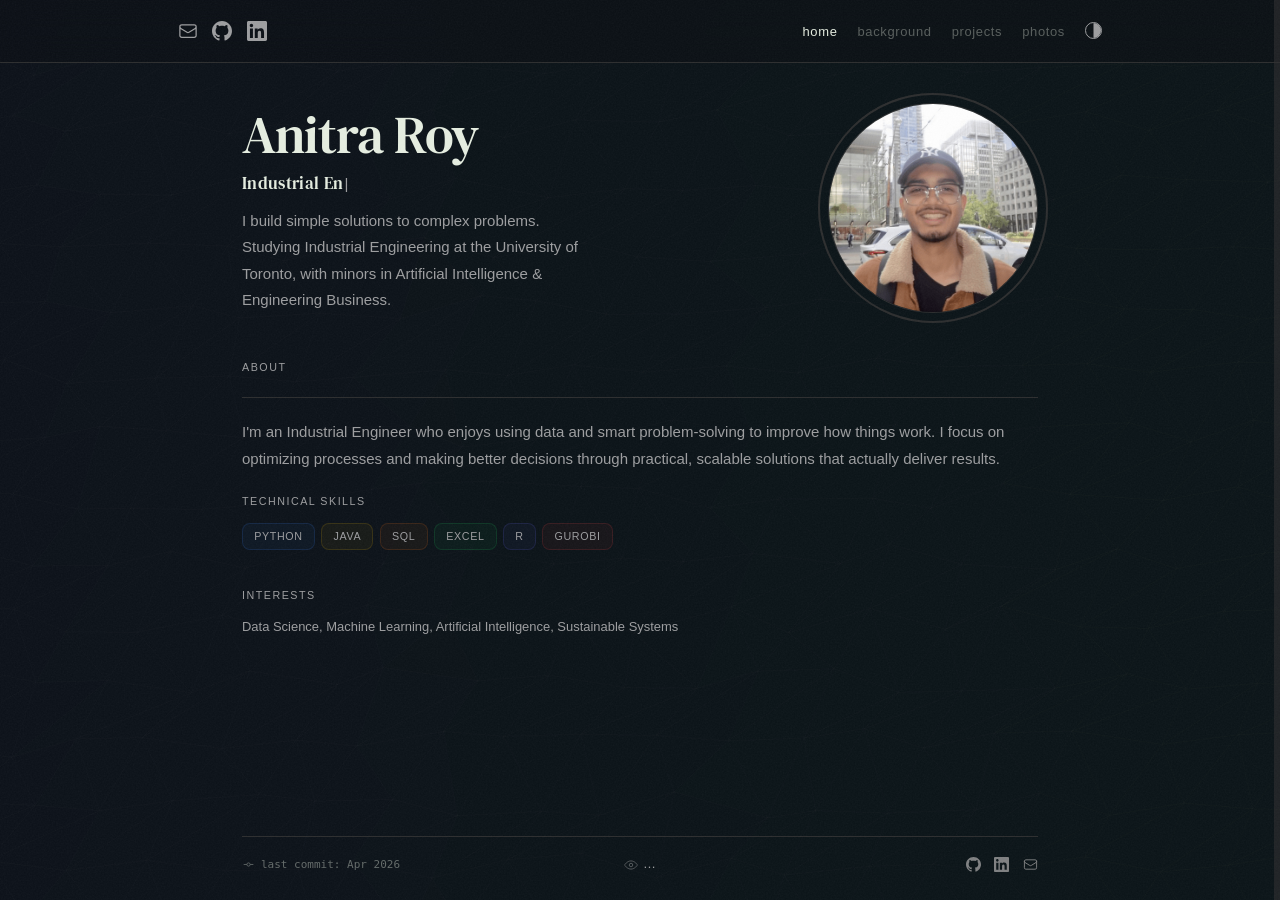
==== commit 42d90169: "v2.2.7" ====
--- a/index.html
+++ b/index.html
@@ -18,7 +18,6 @@
 </head>
 
 <div class="cursor-dot"></div>
-<div class="cursor-ring"></div>
 
 <body>
   <canvas id="bg-mesh" aria-hidden="true"></canvas>
--- a/styles/style.css
+++ b/styles/style.css
@@ -1,6 +1,6 @@
 /* -- Color tokens -- */
 :root {
-  --light-bg: oklch(95% 0.030 115);
+  --light-bg: oklch(94% 0.020 135);
   --dark-bg:  oklch(17% 0.010 250);
 
   --bg: var(--light-bg);
@@ -22,6 +22,9 @@
 
   --max-w: 860px;
   --pad-x: clamp(1.25rem, 5vw, 2rem);
+
+  --pill-bg-alpha: 0.05;
+  --pill-border-alpha: 0.15;
 }
 
 /* Dark mode (default) */
@@ -52,6 +55,8 @@
 html.light {
   -webkit-font-smoothing: subpixel-antialiased;
   -moz-osx-font-smoothing: auto;
+  --pill-bg-alpha: 0.1;
+  --pill-border-alpha: 0.25;
 }
 
 body {
@@ -84,12 +89,21 @@
 a { color: inherit; text-decoration: none; }
 img, video { max-width: 100%; display: block; }
 
-a,
-button,
-[role="button"],
-.nav-link,
-.site-nav * {
-  cursor: none !important;
+@media (hover: hover) and (pointer: fine) {
+  html,
+  body,
+  a,
+  button,
+  [role="button"],
+  .nav-link,
+  .site-nav * {
+    cursor: none !important;
+  }
+
+  .cursor-dot,
+  .cursor-ring {
+    display: block;
+  }
 }
 
 html::-webkit-scrollbar {
@@ -400,6 +414,54 @@
 
 .carousel-image.active { opacity: 1; }
 
+.hero-carousel {
+  position: relative;
+  display: inline-flex;
+  align-self: flex-end;
+}
+
+.hero-carousel::after {
+  content: '';
+  position: absolute;
+  inset: -10px;
+  border-radius: 50%;
+  border: 2px solid var(--border);
+  animation: ripple-ring 3.8s cubic-bezier(0.22, 1, 0.36, 1) infinite;
+  pointer-events: none;
+}
+
+.hero-carousel::before {
+  content: '';
+  position: absolute;
+  inset: -10px;
+  border-radius: 50%;
+  border: 2px solid var(--border);
+  animation: ripple-ring 3.8s cubic-bezier(0.22, 1, 0.36, 1) infinite 1.6s;
+  pointer-events: none;
+  opacity: 0.5;
+  border-width: 1px;
+}
+
+.hero-carousel::after,
+.hero-carousel::before {
+  filter: blur(0.3px);
+}
+
+@keyframes ripple-ring {
+  0% {
+    transform: scale(0.95);
+    opacity: 0.6;
+  }
+  70% {
+    opacity: 0.25;
+  }
+  100% {
+    transform: scale(1.18);
+    opacity: 0;
+  }
+}
+
+
 /* -- ABOUT -- */
 .about-layout {
   display: flex;
@@ -474,9 +536,9 @@
   font-weight: 400;
   letter-spacing: 0.06em;
   text-transform: uppercase;
-  background: rgba(var(--pill-color), 0.05);
-  color: var(--muted);
-  border: 1px solid rgba(var(--pill-color), 0.15);
+  color: var(--muted);
+  background: rgba(var(--pill-color), var(--pill-bg-alpha));
+  border: 1px solid rgba(var(--pill-color), var(--pill-border-alpha));
   transition: color 200ms, border-color 200ms;
 }
 
@@ -691,27 +753,27 @@
 }
 
 .filter-btn[style] {
-  background: rgba(var(--pill-color), 0.05);
-  color: var(--muted);
-  border: 1px solid rgba(var(--pill-color), 0.15);
+  background: rgba(var(--pill-color), var(--pill-bg-alpha));
+  color: var(--muted);
+  border: 1px solid rgba(var(--pill-color), var(--pill-border-alpha));
 }
 
 .filter-btn[style]:hover {
-  background: rgba(var(--pill-color), 0.08);
-  border-color: rgba(var(--pill-color), 0.3);
+  background: rgba(var(--pill-color), calc(var(--pill-bg-alpha) + 0.04));
+  border-color: rgba(var(--pill-color), calc(var(--pill-border-alpha) + 0.15));
   color: var(--fg);
 }
 
 .filter-btn.active[style] {
-  background: rgba(var(--pill-color), 0.15);
-  border-color: rgba(var(--pill-color), 0.5);
+  background: rgba(var(--pill-color), calc(var(--pill-bg-alpha) + 0.1));
+  border-color: rgba(var(--pill-color), calc(var(--pill-border-alpha) + 0.25));
   color: var(--fg);
 }
 
 .skill-pill.pill-active {
   color: var(--fg);
-  border-color: rgba(var(--pill-color), 0.5);
-  background: rgba(var(--pill-color), 0.12);
+  border-color: rgba(var(--pill-color), calc(var(--pill-border-alpha) + 0.25));
+  background: rgba(var(--pill-color), calc(var(--pill-bg-alpha) + 0.1));
   transform: translateY(-1px);
 }
 
@@ -953,4 +1015,18 @@
 
 @media (max-width: 700px) {
   .commit-sha { display: none; }
+}
+
+@media (hover: none) and (pointer: coarse) {
+  .cursor-dot,
+  .cursor-ring {
+    display: none !important;
+  }
+
+  html,
+  body,
+  a,
+  button {
+    cursor: auto !important;
+  }
 }
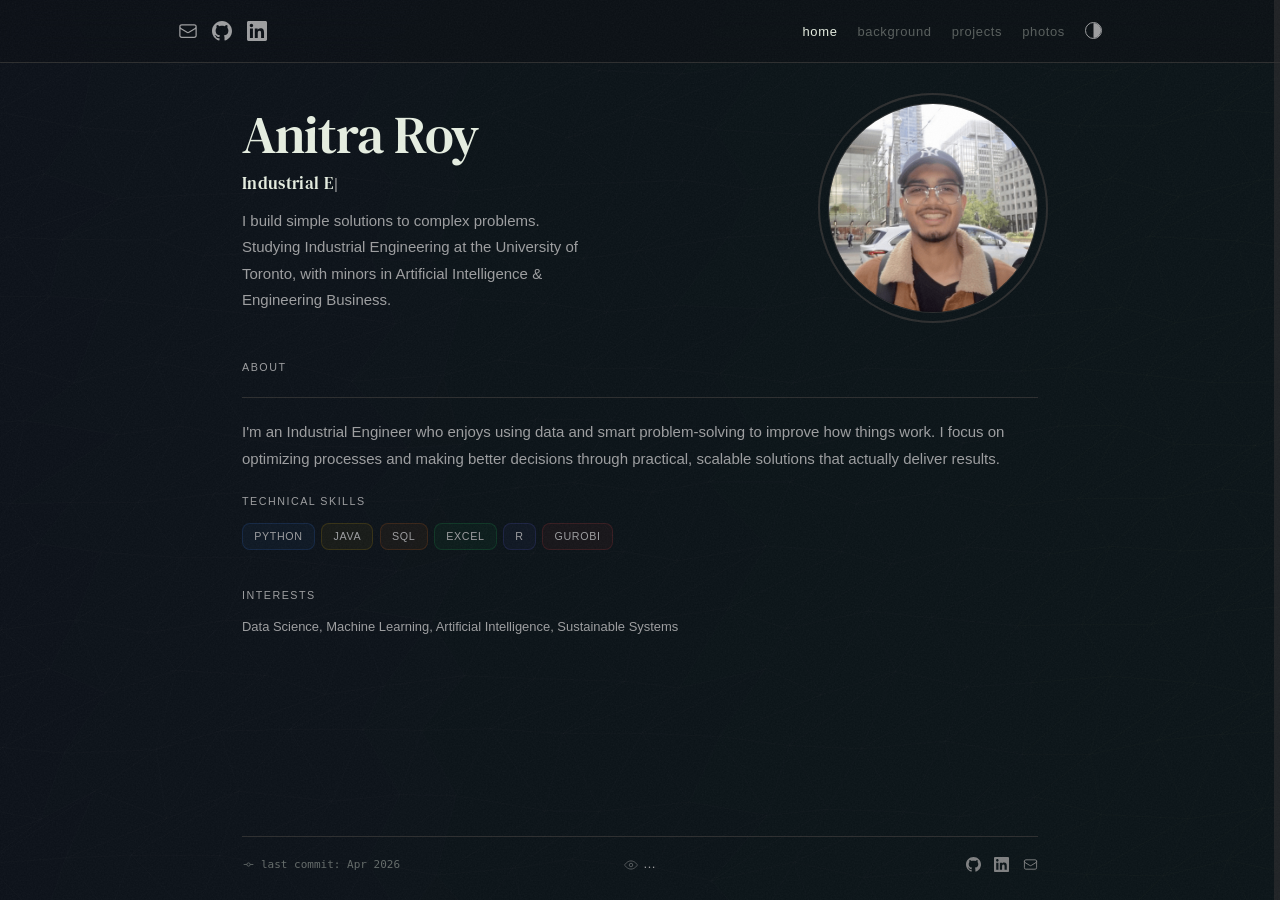
==== commit 2a573c08: "v2.2.8" ====
--- a/index.html
+++ b/index.html
@@ -118,7 +118,7 @@
 
     <!-- FOOTER -->
     <footer class="site-footer">
-      <span class="footer-commit" id="footer-commit" title="Last updated">
+      <span class="footer-commit" id="footer-commit">
         <svg class="commit-icon" viewBox="0 0 24 24" fill="none" stroke="currentColor" stroke-width="1.5"><circle cx="12" cy="12" r="3"/><line x1="3" y1="12" x2="9" y2="12"/><line x1="15" y1="12" x2="21" y2="12"/></svg>
         <span id="commit-label">loading...</span>
       </span>
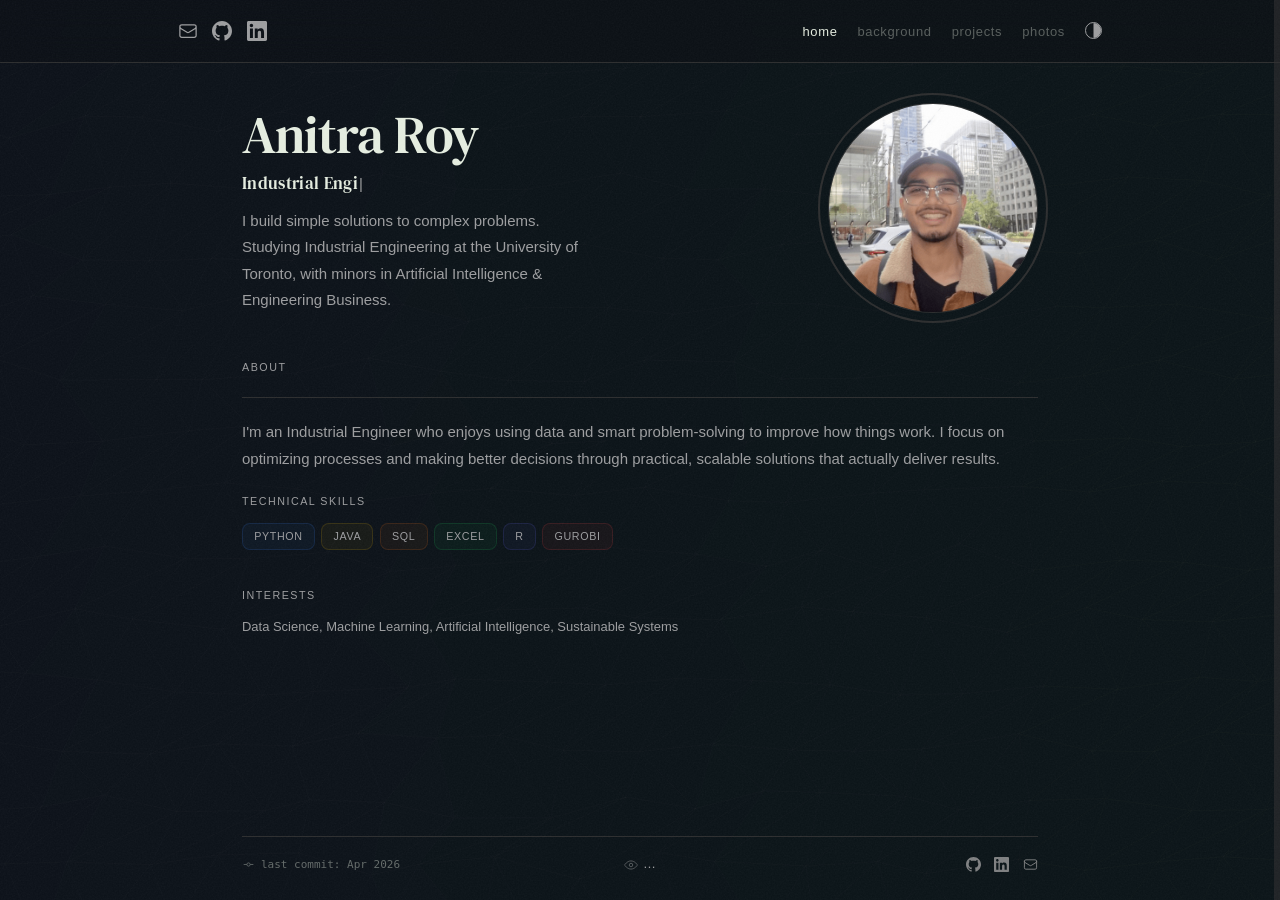
==== commit 60efa892: "v.2.2.9" ====
--- a/index.html
+++ b/index.html
@@ -4,8 +4,8 @@
   <meta charset="UTF-8" />
   <meta name="viewport" content="width=device-width, initial-scale=1" />
   <title>Anitra Roy</title>
-  <link rel="icon" type="image/svg+xml" href="images/browser-light.svg" media="(prefers-color-scheme: light)">
-  <link rel="icon" type="image/svg+xml" href="images/browser-dark.svg" media="(prefers-color-scheme: dark)">
+  <link rel="icon" href="/favicon.ico" sizes="any">
+  <link rel="icon" type="image/svg+xml" href="images/logo.svg">
   <link rel="stylesheet" href="styles/style.css" />
   <link rel="preconnect" href="https://fonts.googleapis.com" />
   <link rel="preconnect" href="https://fonts.gstatic.com" crossorigin />
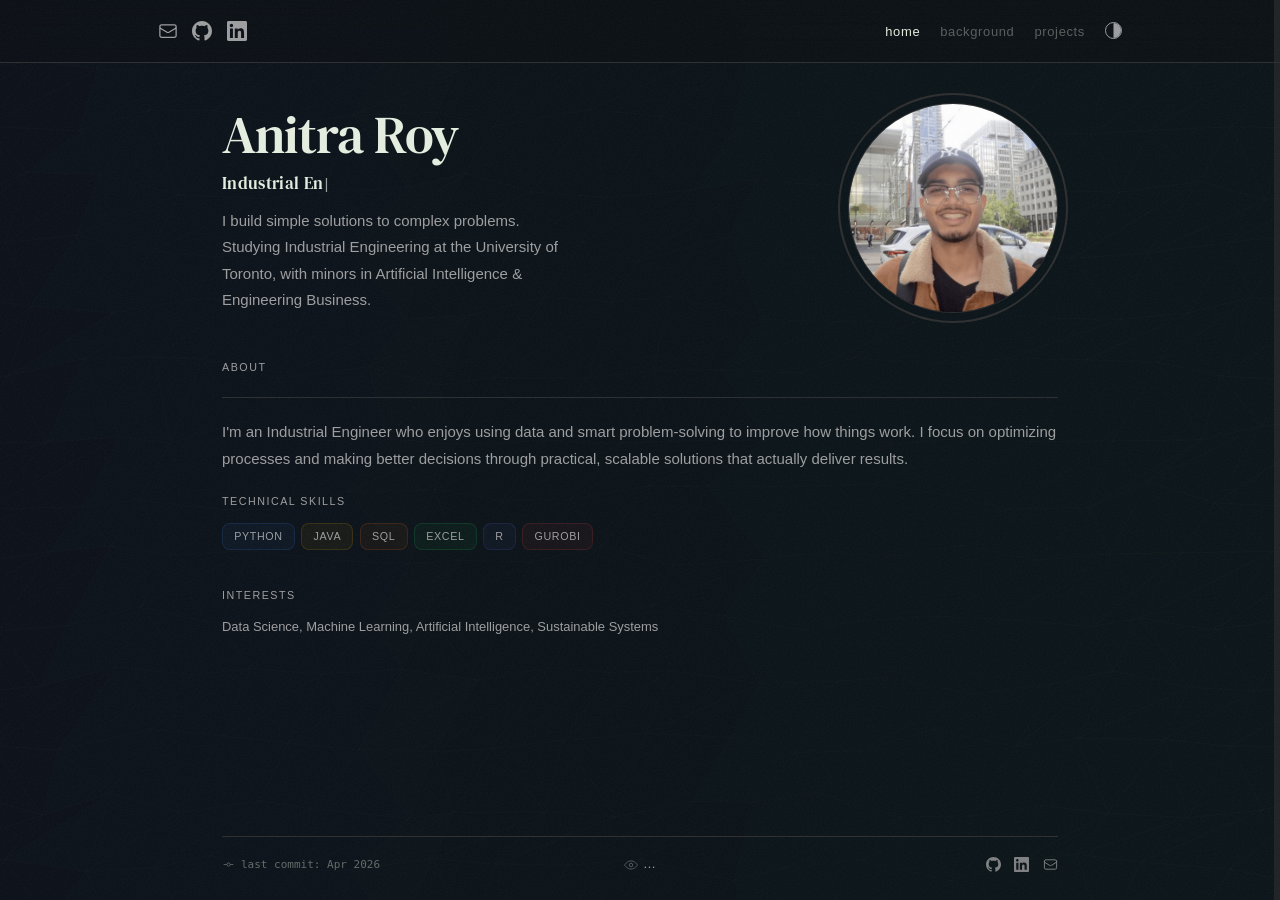
==== commit 3e616bfd: "v.2.2.12" ====
--- a/index.html
+++ b/index.html
@@ -46,7 +46,6 @@
           <li><a href="#home" class="nav-link active">home</a></li>
           <li><a href="/background" class="nav-link">background</a></li>
           <li><a href="/projects" class="nav-link">projects</a></li>
-          <li><a href="/photos" class="nav-link">photos</a></li>
         </ul>
         <button id="theme-toggle" class="theme-btn" aria-label="Toggle theme"></button>
         <!-- mobile nav version -->
--- a/styles/style.css
+++ b/styles/style.css
@@ -20,7 +20,7 @@
   --text-lg:  clamp(1.375rem,  1.15rem  + 1.125vw, 1.875rem);
   --text-2xl: clamp(2.25rem,   1.9rem   + 1.75vw,  3.5rem);
 
-  --max-w: 860px;
+  --max-w: 900px;
   --pad-x: clamp(1.25rem, 5vw, 2rem);
 
   --pill-bg-alpha: 0.05;
@@ -648,8 +648,9 @@
 
 .entry-title {
   font-size: var(--text-sm);
-  font-weight: 400;
-  color: var(--fg);
+  font-weight: 600;
+  color: var(--fg);
+  font-family: 'Brawler', serif;
 }
 
 .entry-title-link {
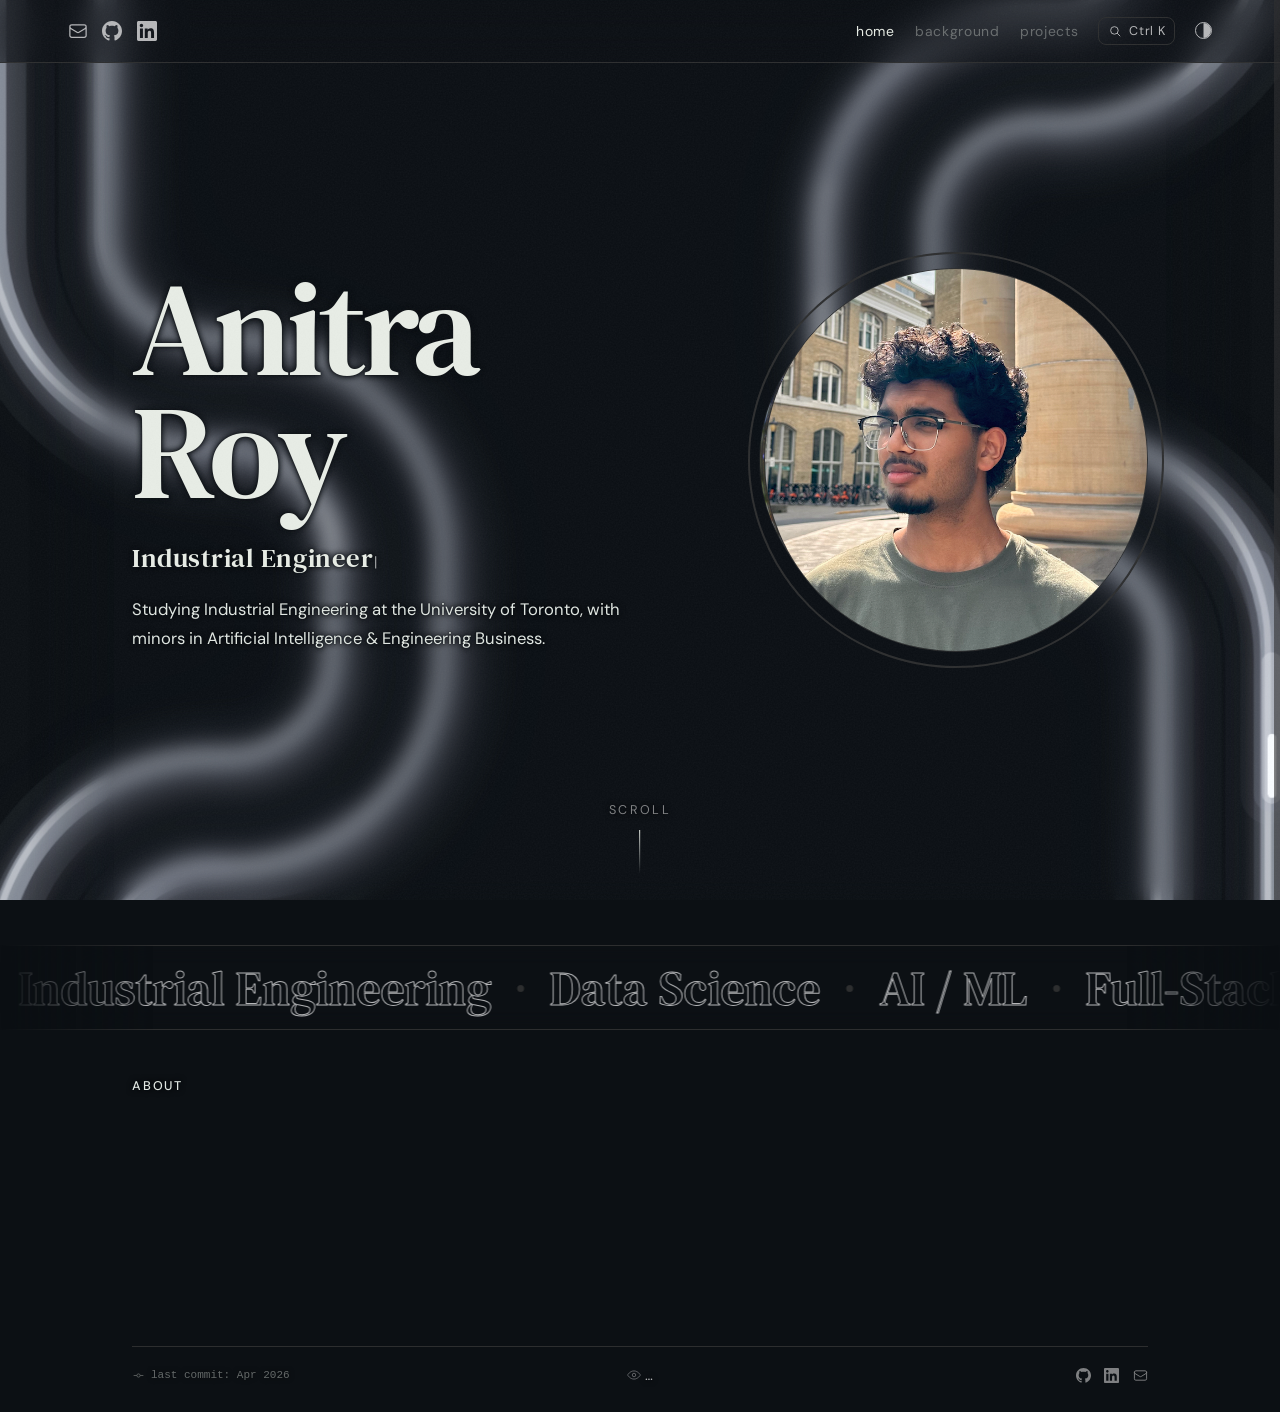
==== commit a32b8154: "v.3.0.0" ====
--- a/index.html
+++ b/index.html
@@ -7,14 +7,16 @@
   <link rel="icon" href="/favicon.ico" sizes="any">
   <link rel="icon" type="image/svg+xml" href="images/logo.svg">
   <link rel="stylesheet" href="styles/style.css" />
+  <link rel="stylesheet" href="/styles/immersive.css" />
   <link rel="preconnect" href="https://fonts.googleapis.com" />
   <link rel="preconnect" href="https://fonts.gstatic.com" crossorigin />
-  <link href="https://fonts.googleapis.com/css2?family=DM+Serif+Text:ital@0;1&display=swap" rel="stylesheet">
+  <link href="https://fonts.googleapis.com/css2?family=DM+Serif+Text:ital@0;1&family=DM+Sans:wght@400;500;600&display=swap" rel="stylesheet">
   <script>
     (function() {
       if (localStorage.getItem('theme') === 'light') document.documentElement.classList.add('light');
     })();
   </script>
+  <script src="/scripts/immersive.js"></script>
 </head>
 
 <div class="cursor-dot"></div>
@@ -68,9 +70,8 @@
               <span class="tagline-title" id="typed-tagline"></span><span class="cursor-blink">|</span>
             </p>
             <p class="bio">
-              I build simple solutions to complex problems. <br>
-              Studying Industrial Engineering at the University of Toronto, with minors in 
-              Artificial Intelligence &amp; Engineering Business.
+              Studying Industrial Engineering at the University of Toronto,
+              with minors in Artificial Intelligence &amp; Engineering Business.
             </p>
           </div>
           <div class="hero-carousel">
@@ -79,7 +80,6 @@
               <img src="images/about2.png" alt="Anitra Roy" class="carousel-image" />
               <img src="images/about3.png" alt="Anitra Roy" class="carousel-image" />
               <img src="images/about4.png" alt="Anitra Roy" class="carousel-image" />
-              <img src="images/about5.png" alt="Anitra Roy" class="carousel-image" />
             </div>
           </div>
         </div>
@@ -91,7 +91,7 @@
         <div class="about-text-only fade-in" style="border-top: 1px solid var(--border); padding-top: 1.25rem;">
           <p>
             I&apos;m an Industrial Engineer who enjoys using data and smart 
-            problem-solving to improve how things work. I focus on optimizing 
+            problem-solving to improve how things work. <br> I focus on optimizing 
             processes and making better decisions through practical, scalable 
             solutions that actually deliver results.
           </p>
@@ -108,7 +108,7 @@
           </div>
           <div class="skills-block">
             <p class="skill-label">Interests</p>
-            <p class="skills-line">Data Science, Machine Learning, Artificial Intelligence, Sustainable Systems</p>
+            <p class="skills-line"> Artificial Intelligence, Data Science, Machine Learning</p>
           </div>
         </div>
       </section>
--- a/styles/style.css
+++ b/styles/style.css
@@ -1,6 +1,6 @@
 /* -- Color tokens -- */
 :root {
-  --light-bg: oklch(94% 0.020 135);
+  --light-bg: oklch(94% 0.010 135);
   --dark-bg:  oklch(17% 0.010 250);
 
   --bg: var(--light-bg);
@@ -1030,4 +1030,746 @@
   button {
     cursor: auto !important;
   }
-}+}
+
+/* -- Photo gallery: strip + lightbox -- */
+.photos-toolbar {
+  display: flex;
+  align-items: center;
+  justify-content: space-between;
+  margin-bottom: 1rem;
+}
+
+.photos-count {
+  font-size: var(--text-2xs);
+  letter-spacing: 0.06em;
+  text-transform: uppercase;
+  color: var(--subtle);
+}
+
+.view-toggle { display: flex; gap: 0.4rem; }
+
+.photo-strip {
+  display: flex;
+  gap: 0.5rem;
+  height: clamp(380px, 68vh, 560px);
+}
+
+.strip-panel {
+  position: relative;
+  flex: 1 1 0;
+  min-width: 0;
+  padding: 0;
+  overflow: hidden;
+  border: 1px solid var(--border);
+  background: transparent;
+  cursor: none;
+  opacity: 0.55;
+  transition: flex-grow 650ms cubic-bezier(0.16, 1, 0.3, 1),
+              opacity 350ms ease,
+              border-color 350ms ease;
+}
+
+.strip-panel.is-active {
+  flex-grow: 7;
+  opacity: 1;
+  border-color: var(--muted);
+}
+
+.strip-panel img {
+  position: absolute;
+  inset: -12px;
+  width: calc(100% + 24px);
+  max-width: none;
+  height: calc(100% + 24px);
+  object-fit: cover;
+  filter: grayscale(0.85);
+  transform: translate(var(--px, 0), var(--py, 0));
+  transition: filter 500ms ease, transform 200ms ease-out;
+}
+
+.strip-panel.is-active img { filter: grayscale(0); }
+
+.strip-num {
+  position: absolute;
+  left: 0.75rem;
+  bottom: 0.6rem;
+  font-size: var(--text-2xs);
+  letter-spacing: 0.1em;
+  color: #fff;
+  mix-blend-mode: difference;
+  opacity: 0;
+  transform: translateY(6px);
+  transition: opacity 300ms ease 150ms, transform 300ms ease 150ms;
+}
+
+.strip-panel.is-active .strip-num { opacity: 1; transform: none; }
+
+.strip-panel:focus-visible { outline: 1px solid var(--fg); outline-offset: 2px; }
+
+/* View switching */
+body[data-photo-view="strip"] .photos-grid { display: none; }
+body[data-photo-view="grid"]  .photo-strip { display: none; }
+
+.photos-grid img { cursor: none; }
+
+/* Lightbox */
+.lightbox {
+  position: fixed;
+  inset: 0;
+  z-index: 9000;
+  display: flex;
+  align-items: center;
+  justify-content: center;
+  background: color-mix(in oklch, var(--bg) 92%, transparent);
+  backdrop-filter: blur(10px);
+  -webkit-backdrop-filter: blur(10px);
+  opacity: 0;
+  transition: opacity 250ms ease;
+}
+.lightbox[hidden] { display: none; }
+.lightbox.open { opacity: 1; }
+
+.lb-figure {
+  margin: 0;
+  max-width: min(92vw, 1100px);
+  max-height: 86vh;
+  display: flex;
+}
+
+.lb-figure img {
+  max-width: 100%;
+  max-height: 86vh;
+  object-fit: contain;
+  border: 1px solid var(--border);
+}
+
+.lb-figure img.lb-in { animation: lbIn 350ms cubic-bezier(0.16, 1, 0.3, 1); }
+
+@keyframes lbIn {
+  from { opacity: 0; transform: scale(0.97) translateY(8px); }
+  to   { opacity: 1; transform: none; }
+}
+
+.lb-btn {
+  position: absolute;
+  background: transparent;
+  color: var(--fg);
+  border: 1px solid var(--border);
+  border-radius: 8px;
+  width: 2.6rem;
+  height: 2.6rem;
+  font-size: 1.1rem;
+  line-height: 1;
+  cursor: none;
+  transition: border-color 200ms, background 200ms;
+}
+.lb-btn:hover { border-color: var(--muted); background: color-mix(in oklch, var(--fg) 8%, transparent); }
+.lb-close { top: 1.25rem; right: 1.25rem; font-size: 1.5rem; }
+.lb-prev  { left: 1.25rem;  top: 50%; transform: translateY(-50%); }
+.lb-next  { right: 1.25rem; top: 50%; transform: translateY(-50%); }
+
+.lb-counter {
+  position: absolute;
+  bottom: 1.25rem;
+  left: 50%;
+  transform: translateX(-50%);
+  font-size: var(--text-2xs);
+  letter-spacing: 0.1em;
+  color: var(--muted);
+}
+
+@media (max-width: 700px) {
+  .photo-strip, .view-toggle { display: none !important; }
+  body[data-photo-view="strip"] .photos-grid { display: block; }
+  .lb-prev { left: 0.5rem; }
+  .lb-next { right: 0.5rem; }
+}
+
+@media (prefers-reduced-motion: reduce) {
+  .strip-panel, .strip-panel img, .strip-num, .lightbox { transition: none; }
+  .lb-figure img.lb-in { animation: none; }
+}
+
+/* -- Collapsible bullets -- */
+.bullets-more {
+  display: grid;
+  grid-template-rows: 0fr;
+  opacity: 0;
+  transition: grid-template-rows 450ms cubic-bezier(0.16, 1, 0.3, 1), opacity 300ms ease;
+}
+.bullets-more.open { grid-template-rows: 1fr; opacity: 1; }
+.bullets-more-inner { overflow: hidden; min-height: 0; }
+.bullets-more-inner .entry-bullets { margin-top: 0.22rem; }
+
+.more-btn {
+  display: inline-flex;
+  align-items: center;
+  gap: 0.45rem;
+  margin-top: 0.3rem;
+  padding: 0.15rem 0;
+  background: none;
+  border: none;
+  color: var(--subtle);
+  font-family: var(--font-text);
+  font-size: var(--text-2xs);
+  letter-spacing: 0.06em;
+  text-transform: uppercase;
+  cursor: none;
+  transition: color 200ms;
+}
+.more-btn:hover { color: var(--fg); }
+.more-plus {
+  display: inline-grid;
+  place-items: center;
+  width: 14px;
+  height: 14px;
+  border: 1px solid currentColor;
+  border-radius: 50%;
+  font-size: 10px;
+  line-height: 1;
+  transition: transform 350ms cubic-bezier(0.16, 1, 0.3, 1);
+}
+.more-btn.open .more-plus { transform: rotate(135deg); }
+.more-btn:focus-visible { outline: 1px solid var(--fg); outline-offset: 3px; }
+
+/* -- Timeline -- */
+.timeline { position: relative; --tl: 0; }
+
+.timeline::before,
+.timeline::after {
+  content: '';
+  position: absolute;
+  left: -1.4rem;
+  top: 0;
+  bottom: 0;
+  width: 1px;
+}
+.timeline::before { background: var(--border); }
+.timeline::after {
+  background: var(--fg);
+  opacity: 0.55;
+  transform: scaleY(var(--tl));
+  transform-origin: top;
+}
+
+.tl-dot {
+  position: absolute;
+  left: calc(-1.4rem - 3px);
+  top: 33px;
+  width: 7px;
+  height: 7px;
+  border-radius: 50%;
+  background: var(--bg);
+  border: 1px solid var(--border);
+  transition: background 300ms, border-color 300ms, box-shadow 300ms, transform 300ms;
+}
+.tl-dot.on {
+  background: var(--fg);
+  border-color: var(--fg);
+  transform: scale(1.15);
+  box-shadow: 0 0 0 4px color-mix(in oklch, var(--fg) 12%, transparent);
+}
+
+@media (max-width: 960px) {
+  .timeline::before, .timeline::after, .tl-dot { display: none; }
+}
+
+/* -- Stacked hero photo deck -- */
+.carousel.deck {
+  overflow: visible;
+  border: none;
+  border-radius: 0;
+  cursor: none;
+}
+.carousel.deck .carousel-image {
+  border-radius: 50%;
+  border: 1px solid var(--border);
+  background: var(--bg);
+  opacity: var(--o, 0);
+  z-index: calc(10 - var(--pos, 0));
+  transform: translateX(calc(var(--pos, 0) * -16px)) scale(calc(1 - var(--pos, 0) * 0.07));
+  transition: transform 650ms cubic-bezier(0.16, 1, 0.3, 1), opacity 500ms ease;
+}
+.carousel.deck:hover .carousel-image[style*="--pos: 0"] { transform: scale(1.03); }
+.carousel.deck:focus-visible { outline: 1px solid var(--fg); outline-offset: 6px; border-radius: 50%; }
+
+/* -- reduced motion -- */
+@media (prefers-reduced-motion: reduce) {
+  .stat-chip, .bullets-more, .more-plus, .tl-dot,
+  .carousel.deck .carousel-image { transition: none; }
+  .stat-chip { opacity: 1; transform: none; }
+}
+
+/* -- Page transition -- */
+body.page-leaving .wrap {
+  opacity: 0;
+  transform: translateY(-8px);
+  transition: opacity 220ms ease, transform 220ms ease;
+}
+
+/* -- Back to top -- */
+.to-top {
+  position: fixed;
+  right: 1.25rem;
+  bottom: 1.25rem;
+  width: 44px;
+  height: 44px;
+  padding: 0;
+  display: grid;
+  place-items: center;
+  border: none;
+  border-radius: 50%;
+  background: color-mix(in oklch, var(--bg) 85%, transparent);
+  backdrop-filter: blur(6px);
+  -webkit-backdrop-filter: blur(6px);
+  color: var(--fg);
+  cursor: none;
+  z-index: 900;
+  opacity: 0;
+  transform: translateY(12px) scale(0.9);
+  pointer-events: none;
+  transition: opacity 300ms ease, transform 400ms cubic-bezier(0.16, 1, 0.3, 1);
+}
+.to-top.show { opacity: 1; transform: none; pointer-events: auto; }
+.to-top:hover { transform: translateY(-2px); }
+.to-top svg { width: 100%; height: 100%; transform: rotate(-90deg); }
+.to-top-track { fill: none; stroke: var(--border); stroke-width: 1.5; }
+.to-top-ring {
+  fill: none;
+  stroke: var(--fg);
+  stroke-width: 1.5;
+  stroke-linecap: round;
+  opacity: 0.55;
+}
+.to-top-arrow {
+  fill: none;
+  stroke: currentColor;
+  stroke-width: 1.6;
+  stroke-linecap: round;
+  stroke-linejoin: round;
+  transform: rotate(90deg);
+  transform-origin: 18px 18px;
+}
+.to-top:focus-visible { outline: 1px solid var(--fg); outline-offset: 3px; }
+
+/* -- Toast -- */
+.toast {
+  position: fixed;
+  left: 50%;
+  bottom: 1.75rem;
+  z-index: 9600;
+  padding: 0.55rem 1rem;
+  border: 1px solid var(--border);
+  border-radius: 8px;
+  background: color-mix(in oklch, var(--bg) 50%, var(--fg) 5%);
+  border: 1px solid var(--border);
+  color: var(--fg);
+  backdrop-filter: blur(6px);
+  -webkit-backdrop-filter: blur(8px);
+  color: var(--fg);
+  font-size: var(--text-xs);
+  letter-spacing: 0.03em;
+  opacity: 0;
+  transform: translate(-50%, 12px);
+  pointer-events: none;
+  transition: opacity 250ms ease, transform 350ms cubic-bezier(0.16, 1, 0.3, 1);
+}
+.toast.show { opacity: 1; transform: translate(-50%, 0); }
+
+/* -- Command palette -- */
+.cmdk-trigger {
+  display: inline-flex;
+  align-items: center;
+  gap: 0.45rem;
+  height: 28px;
+  padding: 0 0.55rem;
+  background: transparent;
+  color: var(--muted);
+  border: 1px solid var(--border);
+  border-radius: 8px;
+  font-family: var(--font-text);
+  cursor: none;
+  transition: color 200ms, border-color 200ms;
+}
+.cmdk-trigger:hover { color: var(--fg); border-color: var(--muted); }
+.cmdk-trigger svg { width: 14px; height: 14px; }
+.cmdk-trigger kbd {
+  font-family: var(--font-text);
+  font-size: var(--text-2xs);
+  letter-spacing: 0.05em;
+}
+@media (max-width: 700px) { .cmdk-trigger kbd { display: none; } }
+
+.cmdk-overlay {
+  position: fixed;
+  inset: 0;
+  z-index: 9500;
+  display: flex;
+  justify-content: center;
+  align-items: flex-start;
+  padding: min(18vh, 140px) 1rem 1rem;
+  background: color-mix(in oklch, var(--dark-bg) 22%, transparent);
+  backdrop-filter: blur(6px);
+  -webkit-backdrop-filter: blur(6px);
+  opacity: 0;
+  transition: opacity 180ms ease;
+}
+.cmdk-overlay[hidden] { display: none; }
+.cmdk-overlay.open { opacity: 1; }
+
+.cmdk {
+  width: min(560px, 100%);
+  max-height: min(460px, 70vh);
+  display: flex;
+  flex-direction: column;
+  overflow: hidden;
+  border: 1px solid var(--border);
+  border-radius: 12px;
+  background: color-mix(in oklch, var(--bg) 95%, var(--fg) 5%);
+  box-shadow: 0 24px 60px rgba(0, 0, 0, 0.35);
+  transform: translateY(-8px) scale(0.98);
+  transition: transform 300ms cubic-bezier(0.16, 1, 0.3, 1);
+}
+.cmdk-overlay.open .cmdk { transform: none; }
+
+.cmdk-input {
+  width: 100%;
+  padding: 1rem 1.1rem;
+  background: transparent;
+  border: none;
+  border-bottom: 1px solid var(--border);
+  outline: none;
+  color: var(--fg);
+  font-family: var(--font-text);
+  font-size: var(--text-sm);
+  font-weight: 300;
+}
+.cmdk-input::placeholder { color: var(--subtle); }
+
+.cmdk-list {
+  list-style: none;
+  overflow-y: auto;
+  padding: 0.4rem;
+  margin: 0;
+  scrollbar-width: thin;
+}
+
+.cmdk-item {
+  display: flex;
+  align-items: center;
+  justify-content: space-between;
+  gap: 1rem;
+  padding: 0.55rem 0.7rem;
+  border-radius: 8px;
+  color: var(--muted);
+  font-size: var(--text-xs);
+  line-height: 1.4;
+  cursor: none;
+}
+.cmdk-item.active {
+  background: color-mix(in oklch, var(--fg) 8%, transparent);
+  color: var(--fg);
+}
+.cmdk-label { min-width: 0; overflow: hidden; text-overflow: ellipsis; white-space: nowrap; }
+.cmdk-type {
+  flex-shrink: 0;
+  font-size: var(--text-2xs);
+  letter-spacing: 0.06em;
+  text-transform: uppercase;
+  color: var(--subtle);
+}
+.cmdk-empty { padding: 1.2rem; text-align: center; color: var(--subtle); font-size: var(--text-xs); }
+
+.cmdk-foot {
+  display: flex;
+  gap: 1rem;
+  padding: 0.55rem 1rem;
+  border-top: 1px solid var(--border);
+  font-size: var(--text-2xs);
+  letter-spacing: 0.04em;
+  color: var(--subtle);
+}
+
+@media (max-width: 600px) { .cmdk-foot { display: none; } }
+
+@media (prefers-reduced-motion: reduce) {
+  .to-top, .toast, .cmdk, .cmdk-overlay { transition: none; }
+}
+
+/* -- Projects: card grid + quick-view drawer -- */
+.project-grid {
+  display: grid;
+  grid-template-columns: repeat(2, minmax(0, 1fr));
+  gap: 1.25rem;
+}
+
+.project-card {
+  --accent: 128, 128, 128;
+  position: relative;
+  display: flex;
+  flex-direction: column;
+  overflow: hidden;
+  border: 1px solid var(--border);
+  border-radius: 14px;
+  background: color-mix(in oklch, var(--bg) 40%, var(--fg) 5%);
+}
+.project-card.hidden { display: none; }
+
+.project-card.fade-in {
+  transition: opacity 0.7s ease,
+              transform 450ms cubic-bezier(0.16, 1, 0.3, 1),
+              border-color 250ms ease,
+              box-shadow 350ms ease;
+}
+.project-card.fade-in.visible:hover {
+  transform: translateY(-5px);
+  border-color: rgba(var(--accent), 0.6);
+  box-shadow: 0 18px 38px -18px rgba(var(--accent), 0.45);
+}
+
+/* Cover: sits on a colour sampled from the image so illustrations blend in */
+.pc-cover {
+  position: relative;
+  aspect-ratio: 16 / 10;
+  overflow: hidden;
+  background: var(--cover-bg, #fff);
+  border-bottom: 1px solid var(--border);
+}
+.pc-cover img {
+  width: 100%;
+  height: 100%;
+  max-width: none;
+  object-fit: var(--cover-fit, contain);
+  padding: var(--cover-pad, 1.25rem);
+  transition: transform 700ms cubic-bezier(0.16, 1, 0.3, 1);
+}
+.project-card:hover .pc-cover img { transform: scale(1.05); }
+html:not(.light) .pc-cover img { filter: brightness(0.93); }
+
+/* Accent line along the base of the cover, coloured by the first focus area */
+.pc-cover::after {
+  content: '';
+  position: absolute;
+  left: 0; right: 0; bottom: 0;
+  height: 3px;
+  background: linear-gradient(90deg, rgba(var(--accent), 0.95), rgba(var(--accent), 0));
+  transform-origin: left;
+  transform: scaleX(0.35);
+  transition: transform 600ms cubic-bezier(0.16, 1, 0.3, 1);
+}
+.project-card:hover .pc-cover::after { transform: scaleX(1); }
+
+.pc-badge {
+  position: absolute;
+  top: 0.75rem;
+  left: 0.75rem;
+  display: inline-flex;
+  align-items: center;
+  gap: 0.4rem;
+  padding: 0.25rem 0.6rem;
+  border-radius: 999px;
+  background: rgba(20, 20, 20, 0.78);
+  color: #fff;
+  font-size: var(--text-2xs);
+  letter-spacing: 0.06em;
+  text-transform: uppercase;
+  backdrop-filter: blur(6px);
+  -webkit-backdrop-filter: blur(6px);
+}
+.pc-badge-dot {
+  width: 6px;
+  height: 6px;
+  border-radius: 50%;
+  background: #34d399;
+  box-shadow: 0 0 0 0 rgba(52, 211, 153, 0.6);
+  animation: pcPulse 2.2s ease-out infinite;
+}
+@keyframes pcPulse {
+  0%   { box-shadow: 0 0 0 0 rgba(52, 211, 153, 0.55); }
+  70%  { box-shadow: 0 0 0 7px rgba(52, 211, 153, 0); }
+  100% { box-shadow: 0 0 0 0 rgba(52, 211, 153, 0); }
+}
+
+.pc-body {
+  display: flex;
+  flex-direction: column;
+  flex: 1;
+  padding: 1rem 1.15rem 1.15rem;
+}
+.pc-date {
+  font-size: var(--text-2xs);
+  letter-spacing: 0.06em;
+  text-transform: uppercase;
+  color: var(--subtle);
+  margin-bottom: 0.3rem;
+}
+.pc-title {
+  font-family: var(--font-display);
+  font-weight: 400;
+  font-size: var(--text-base);
+  line-height: 1.3;
+  color: var(--fg);
+}
+.pc-summary {
+  flex: 1;
+  margin: 0.45rem 0 0.8rem;
+  font-size: var(--text-xs);
+  line-height: 1.65;
+  color: var(--muted);
+}
+.pc-body .project-tags { display: flex; flex-wrap: wrap; gap: 0.4rem; }
+
+/* Whole card is one real button, so keyboard + screen readers work */
+.pc-open {
+  position: absolute;
+  inset: 0;
+  z-index: 2;
+  width: 100%;
+  background: transparent;
+  border: none;
+  border-radius: inherit;
+  cursor: none;
+}
+.pc-open:focus-visible { outline: 2px solid var(--fg); outline-offset: -2px; }
+
+@media (max-width: 760px) {
+  .project-grid { grid-template-columns: 1fr; }
+}
+
+/* -- Drawer -- */
+.drawer-overlay {
+  position: fixed;
+  inset: 0;
+  z-index: 9400;
+  display: flex;
+  justify-content: flex-end;
+  background: color-mix(in oklch, var(--bg) 55%, transparent);
+  backdrop-filter: blur(5px);
+  -webkit-backdrop-filter: blur(5px);
+  opacity: 0;
+  transition: opacity 280ms ease;
+}
+.drawer-overlay[hidden] { display: none; }
+.drawer-overlay.open { opacity: 1; }
+
+.drawer {
+  --accent: 128, 128, 128;
+  position: relative;
+  display: flex;
+  flex-direction: column;
+  width: min(540px, 100vw);
+  height: 100%;
+  background: color-mix(in oklch, var(--bg) 96%, var(--fg) 2%);
+  border-left: 1px solid var(--border);
+  box-shadow: -24px 0 60px rgba(0, 0, 0, 0.3);
+  transform: translateX(100%);
+  transition: transform 420ms cubic-bezier(0.16, 1, 0.3, 1);
+}
+.drawer-overlay.open .drawer { transform: none; }
+
+.drawer-scroll { flex: 1; overflow-y: auto; scrollbar-width: thin; }
+.drawer-scroll.swap { animation: drawerSwap 380ms cubic-bezier(0.16, 1, 0.3, 1); }
+@keyframes drawerSwap {
+  from { opacity: 0; transform: translateX(14px); }
+  to   { opacity: 1; transform: none; }
+}
+
+.drawer-cover { aspect-ratio: 16 / 10; }
+
+.drawer-close {
+  position: absolute;
+  top: 0.9rem;
+  right: 0.9rem;
+  z-index: 3;
+  width: 2.3rem;
+  height: 2.3rem;
+  display: grid;
+  place-items: center;
+  border: 1px solid rgba(0, 0, 0, 0.12);
+  border-radius: 50%;
+  background: rgba(255, 255, 255, 0.85);
+  color: #111;
+  font-size: 1.3rem;
+  line-height: 1;
+  cursor: none;
+  transition: transform 250ms cubic-bezier(0.16, 1, 0.3, 1);
+}
+.drawer-close:hover { transform: rotate(90deg); }
+
+.drawer-body { padding: 1.4rem 1.5rem 2rem; }
+.drawer-meta {
+  display: flex;
+  justify-content: space-between;
+  font-size: var(--text-2xs);
+  letter-spacing: 0.06em;
+  text-transform: uppercase;
+  color: var(--subtle);
+  margin-bottom: 0.4rem;
+}
+.drawer-title {
+  font-family: var(--font-display);
+  font-weight: 400;
+  font-size: var(--text-lg);
+  line-height: 1.25;
+  color: var(--fg);
+  margin-bottom: 0.8rem;
+}
+.drawer-tags { display: flex; flex-wrap: wrap; gap: 0.4rem; margin-bottom: 1.1rem; }
+.drawer-bullets { margin: 0 0 1.5rem; gap: 0.6rem; }
+.drawer-bullets li { font-size: var(--text-sm); line-height: 1.7; }
+
+.drawer-cta {
+  display: flex;
+  align-items: center;
+  justify-content: space-between;
+  padding: 0.8rem 1.1rem;
+  border: 1px solid rgba(var(--accent), 0.5);
+  border-radius: 10px;
+  background: rgba(var(--accent), 0.1);
+  color: var(--fg);
+  font-size: var(--text-xs);
+  letter-spacing: 0.06em;
+  text-transform: uppercase;
+  cursor: none;
+  transition: background 250ms, border-color 250ms;
+}
+.drawer-cta b { font-weight: 400; font-size: 1.1em; transition: transform 300ms cubic-bezier(0.16, 1, 0.3, 1); }
+.drawer-cta:hover { background: rgba(var(--accent), 0.2); border-color: rgba(var(--accent), 0.8); }
+.drawer-cta:hover b { transform: translate(3px, -3px); }
+
+.drawer-nav {
+  display: flex;
+  justify-content: space-between;
+  gap: 0.75rem;
+  padding: 0.75rem 1rem;
+  border-top: 1px solid var(--border);
+}
+.drawer-step {
+  display: inline-flex;
+  align-items: center;
+  gap: 0.5rem;
+  min-width: 0;
+  max-width: 48%;
+  padding: 0.45rem 0.7rem;
+  background: transparent;
+  color: var(--muted);
+  border: 1px solid var(--border);
+  border-radius: 8px;
+  font-family: var(--font-text);
+  font-size: var(--text-2xs);
+  letter-spacing: 0.05em;
+  text-transform: uppercase;
+  cursor: none;
+  transition: color 200ms, border-color 200ms;
+}
+.drawer-step span { overflow: hidden; text-overflow: ellipsis; white-space: nowrap; }
+.drawer-step i { font-style: normal; }
+.drawer-step:hover:not(:disabled) { color: var(--fg); border-color: var(--muted); }
+.drawer-step:disabled { opacity: 0.3; }
+.drawer-next { margin-left: auto; }
+
+@media (prefers-reduced-motion: reduce) {
+  .project-card.fade-in, .pc-cover img, .pc-cover::after, .drawer, .drawer-overlay { transition: none; }
+  .drawer-scroll.swap, .pc-badge-dot { animation: none; }
+}
--- a/styles/immersive.css
+++ b/styles/immersive.css
@@ -0,0 +1,604 @@
+/* ---------- wide: a bigger canvas ---------- */
+@media (min-width: 1100px) {
+  html.fx-wide { --max-w: 1080px; }
+
+  /* Projects: three columns */
+  html.fx-wide .project-grid { grid-template-columns: repeat(3, minmax(0, 1fr)); }
+
+  /* About: text left, skills/interests right */
+  html.fx-wide #about .about-text-only {
+    display: grid;
+    grid-template-columns: minmax(0, 1.35fr) minmax(0, 1fr);
+    column-gap: clamp(3rem, 6vw, 6rem);
+    row-gap: 1.75rem;
+    align-items: start;
+  }
+  html.fx-wide #about .about-text-only > p {
+    grid-column: 1;
+    grid-row: 1 / span 2;
+    font-size: clamp(1.05rem, 1.5vw, 1.35rem);
+    line-height: 1.75;
+    max-width: none;
+  }
+  html.fx-wide #about .about-text-only > .skills-block { grid-column: 2; margin: 0; }
+}
+
+@media (min-width: 760px) and (max-width: 1099px) {
+  html.fx-wide .project-grid { grid-template-columns: repeat(2, minmax(0, 1fr)); }
+}
+
+/* ===== projects: segmented filter with a sliding glow ===== */
+
+/* the divider moves onto the heading so the track can have its own border.
+   This replaces the earlier ".project-filters { border-top… }" rule. */
+#projects .section-label {
+  padding-bottom: 1.25rem;
+  margin-bottom: 0;
+  border-bottom: 1px solid var(--border);
+}
+
+.project-filters {
+  margin-top: 0;
+  padding-top: 1.1rem;
+  border-top: 1px solid var(--border);
+}
+
+.project-filters {
+  --g: 168, 178, 198;
+  position: relative;
+  display: flex;
+  flex-wrap: nowrap;
+  gap: 0;
+  width: fit-content;
+  max-width: 100%;
+  margin: 1.1rem 0 1.5rem;
+  padding: 4px;
+  border: 1px solid var(--border);
+  border-radius: 999px;
+  background: color-mix(in oklch, var(--bg) 55%, transparent);
+  -webkit-backdrop-filter: blur(12px);
+          backdrop-filter: blur(12px);
+}
+
+.project-filters .filter-btn {
+  position: relative;
+  z-index: 1;
+  flex: 0 0 auto;
+  padding: 0.5rem clamp(0.7rem, 2.6vw, 1.1rem);
+  background: none;
+  border: none;
+  border-radius: 999px;
+  font-size: var(--text-xs);
+  letter-spacing: 0.08em;
+  white-space: nowrap;
+  color: var(--muted);
+  outline: none;
+  transition: color 250ms ease;
+}
+.project-filters .filter-btn::before,
+.project-filters .filter-btn::after { content: none; }
+.project-filters .filter-btn:hover,
+.project-filters .filter-btn.active { background: none; border: none; color: var(--fg); }
+
+/* keep a subtle ring for keyboard users only, not after a mouse click */
+.project-filters .filter-btn:focus-visible {
+  outline: 1px solid rgba(var(--g), 0.7);
+  outline-offset: -2px;
+}
+
+/* the moving highlight */
+.filter-glider {
+  position: absolute;
+  top: 4px;
+  bottom: 4px;
+  left: 0;
+  width: var(--gw, 0px);
+  transform: translateX(var(--gx, 0px));
+  border-radius: 999px;
+  background: rgba(var(--g), 0.16);
+  border: 1px solid rgba(var(--g), 0.55);
+  box-shadow: 0 0 18px rgba(var(--g), 0.35), inset 0 0 10px rgba(var(--g), 0.15);
+  opacity: 0;
+  pointer-events: none;
+  transition:
+    transform 500ms cubic-bezier(0.16, 1, 0.3, 1),
+    width 500ms cubic-bezier(0.16, 1, 0.3, 1),
+    background 400ms ease, border-color 400ms ease, box-shadow 400ms ease,
+    opacity 300ms ease;
+}
+.filter-glider.ready   { opacity: 1; }
+.filter-glider.instant { transition: none; }   /* no sliding on first paint, resize or font load */
+
+html.light .filter-glider {
+  background: rgba(var(--g), 0.18);
+  box-shadow: 0 0 14px rgba(var(--g), 0.25), inset 0 0 8px rgba(var(--g), 0.12);
+}
+
+@media (prefers-reduced-motion: reduce) {
+  .filter-glider { transition: none; }
+}
+
+/* ---------- rails ---------- */
+.rail {
+  position: fixed;
+  top: 50%;
+  z-index: 50;
+  transform: translateY(-50%) translateX(var(--rail-x, 0px));
+  display: flex;
+  flex-direction: column;
+  gap: 1.4rem;
+  opacity: 0;
+  pointer-events: none;
+  transition: opacity 500ms ease, transform 600ms cubic-bezier(0.16, 1, 0.3, 1);
+}
+.rail-left  { --rail-x: -12px; align-items: flex-end; text-align: right; }
+.rail-right { --rail-x: 12px;  align-items: flex-start; text-align: left; }
+.rail.on { --rail-x: 0px; opacity: 1; pointer-events: auto; }
+.rail.on.behind { opacity: 0.06; pointer-events: none; }
+
+/* the Background page already has a timeline line */
+html.page-background .rail-track { display: none; }
+
+.rail-index { list-style: none; display: flex; flex-direction: column; gap: 0.7rem; }
+.rail-link {
+  display: inline-flex;
+  align-items: baseline;
+  gap: 0.6rem;
+  font-size: var(--text-2xs);
+  letter-spacing: 0.1em;
+  text-transform: uppercase;
+  color: var(--subtle);
+  transition: color 250ms ease, transform 350ms cubic-bezier(0.16, 1, 0.3, 1);
+}
+.rail-link b { font-weight: 400; opacity: 0.6; }
+.rail-link:hover { color: var(--fg); }
+.rail-link.active { color: var(--fg); transform: translateX(-6px); }
+.rail-link.active b { opacity: 1; }
+
+.rail-track {
+  position: relative;
+  align-self: flex-end;
+  width: 1px;
+  height: 90px;
+  background: var(--border);
+  overflow: hidden;
+}
+.rail-track i {
+  position: absolute;
+  inset: 0;
+  background: var(--fg);
+  opacity: 0.6;
+  transform-origin: top;
+  transform: scaleY(0);
+}
+
+.rail-eyebrow {
+  font-size: var(--text-2xs);
+  letter-spacing: 0.1em;
+  text-transform: uppercase;
+  color: var(--subtle);
+  margin-bottom: 0.25rem;
+}
+
+.rail-links { display: flex; flex-direction: column; gap: 0.45rem; }
+.rail-ext {
+  padding: 0;
+  background: none;
+  border: none;
+  font-family: var(--font-text);
+  font-size: var(--text-2xs);
+  letter-spacing: 0.1em;
+  text-transform: uppercase;
+  text-align: left;
+  color: var(--subtle);
+  cursor: none;
+  transition: color 200ms ease;
+}
+.rail-ext i { font-style: normal; display: inline-block; transition: transform 300ms cubic-bezier(0.16, 1, 0.3, 1); }
+.rail-ext:hover { color: var(--fg); }
+.rail-ext:hover i { transform: translate(2px, -2px); }
+
+@media (max-width: 1099px) { .rail { display: none; } }
+
+/* ---------- hero ---------- */
+html.fx-hero .hero-section {
+  --hero-p: 0;
+  position: relative;
+  display: flex;
+  align-items: center;
+  width: 100vw;
+  margin-left: calc(50% - 50vw);
+  min-height: calc(100dvh - 76px);
+  padding: 1.5rem max(var(--pad-x), calc((100vw - var(--max-w)) / 2 + var(--pad-x))) 5rem;
+}
+
+html.fx-hero .hero-layout {
+  width: 100%;
+  align-items: center;
+  gap: clamp(2rem, 6vw, 6rem);
+}
+
+html.fx-hero .display-name {
+  font-size: clamp(3.4rem, 10.5vw, 9.5rem);
+  line-height: 0.92;
+  letter-spacing: -0.035em;
+  margin-bottom: 1.4rem;
+}
+html.fx-hero .tagline { margin-bottom: 1rem; }
+html.fx-hero .tagline-title { font-size: clamp(1.15rem, 2.1vw, 1.7rem); }
+html.fx-hero .bio { font-size: clamp(0.95rem, 1.3vw, 1.15rem); max-width: 46ch; }
+
+html.fx-hero .hero-carousel { align-self: center; }
+html.fx-hero .carousel {
+  width: clamp(210px, 30vw, 440px);
+  height: clamp(210px, 30vw, 440px);
+  align-self: center;
+}
+html.fx-hero .hero-carousel::after,
+html.fx-hero .hero-carousel::before { inset: -16px; }
+
+/* fade + drift as you scroll away */
+html.fx-hero .hero-text {
+  transform: translateY(calc(var(--hero-p) * -42px));
+  opacity: calc(1 - var(--hero-p) * 1.15);
+}
+html.fx-hero .hero-carousel {
+  transform: translateY(calc(var(--hero-p) * -80px)) scale(calc(1 - var(--hero-p) * 0.1));
+  opacity: calc(1 - var(--hero-p) * 1.1);
+}
+
+.scroll-cue {
+  position: absolute;
+  left: 50%;
+  bottom: 1.6rem;
+  transform: translateX(-50%);
+  display: flex;
+  flex-direction: column;
+  align-items: center;
+  gap: 0.6rem;
+  font-size: var(--text-2xs);
+  letter-spacing: 0.18em;
+  text-transform: uppercase;
+  color: var(--subtle);
+  opacity: calc(1 - var(--hero-p, 0) * 3);
+  transition: color 250ms ease;
+}
+.scroll-cue:hover { color: var(--fg); }
+.scroll-cue i {
+  display: block;
+  width: 1px;
+  height: 44px;
+  background: linear-gradient(var(--fg), transparent);
+  transform-origin: top;
+  animation: cueLine 2.2s cubic-bezier(0.65, 0, 0.35, 1) infinite;
+}
+@keyframes cueLine {
+  0%   { transform: scaleY(0); opacity: 1; }
+  55%  { transform: scaleY(1); opacity: 1; }
+  100% { transform: scaleY(1); opacity: 0; }
+}
+
+@media (max-width: 760px) {
+  html.fx-hero .hero-layout { flex-direction: column; align-items: flex-start; gap: 2.2rem; }
+  html.fx-hero .hero-section { padding-bottom: 4.5rem; }
+  html.fx-hero .carousel { width: clamp(180px, 55vw, 260px); height: clamp(180px, 55vw, 260px); }
+  html.fx-hero .hero-carousel { align-self: flex-end; }
+}
+
+/* ---------- marquee ---------- */
+.marquee-strip {
+  width: 100vw;
+  margin-left: calc(50% - 50vw);
+  overflow: hidden;
+  border-block: 1px solid var(--border);
+  padding-block: 1.1rem;
+  -webkit-mask-image: linear-gradient(90deg, transparent, #000 12%, #000 88%, transparent);
+          mask-image: linear-gradient(90deg, transparent, #000 12%, #000 88%, transparent);
+}
+.fx-marquee-track {
+  display: flex;
+  width: max-content;
+  animation: marquee 48s linear infinite;
+}
+.marquee-strip:hover .fx-marquee-track { animation-play-state: paused; }
+.fx-marquee-group { display: flex; align-items: center; flex-shrink: 0; }
+.fx-marquee-item {
+  padding-inline: 1.6rem;
+  font-family: var(--font-display);
+  font-size: clamp(1.6rem, 4vw, 3rem);
+  line-height: 1;
+  white-space: nowrap;
+  color: transparent;
+  -webkit-text-stroke: 1px var(--muted);
+  transition: color 300ms ease;
+}
+.fx-marquee-item:hover { color: var(--fg); -webkit-text-stroke-color: var(--fg); }
+.fx-marquee-dot {
+  width: 7px;
+  height: 7px;
+  border-radius: 50%;
+  background: var(--border);
+  flex-shrink: 0;
+}
+@keyframes marquee {
+  from { transform: translateX(0); }
+  to   { transform: translateX(-50%); }
+}
+
+/* ---------- pinned entries (Background) ---------- */
+/* sticky needs the body not to be a scroll container */
+html.fx-pinned body { overflow-x: clip; }
+
+html.fx-pinned .entry-row.is-pinned {
+  display: grid;
+  grid-template-columns: auto minmax(0, 1fr);
+  column-gap: 1.25rem;
+  align-items: start;
+}
+
+@media (max-width: 999px) {
+  html.fx-pinned .entry-aside { display: contents; }
+  html.fx-pinned .is-pinned > .entry-body,
+  html.fx-pinned .is-pinned .entry-top,
+  html.fx-pinned .is-pinned .entry-meta { grid-column: 2; }
+  html.fx-pinned .is-pinned .entry-logo { grid-column: 1; grid-row: 1 / span 3; }
+  html.fx-pinned .is-pinned .entry-top  { grid-row: 1; }
+  html.fx-pinned .is-pinned .entry-meta { grid-row: 2; }
+  html.fx-pinned .is-pinned > .entry-body { grid-row: 3; }
+}
+
+@media (min-width: 1000px) {
+  html.fx-pinned .entry-row.is-pinned {
+    grid-template-columns: minmax(220px, 290px) minmax(0, 1fr);
+    column-gap: clamp(2rem, 5vw, 4.5rem);
+    padding-block: 1.7rem;
+  }
+  html.fx-pinned .entry-aside {
+    display: block;
+    position: sticky;
+    top: 96px;
+    align-self: start;
+    grid-column: 1;
+    grid-row: 1;
+  }
+  html.fx-pinned .entry-aside .entry-logo { margin-bottom: 0.9rem; }
+  html.fx-pinned .entry-aside .entry-top {
+    display: flex;
+    flex-direction: column;
+    align-items: flex-start;
+    gap: 0.25rem;
+  }
+  html.fx-pinned .entry-aside .entry-role { margin-top: 0.4rem; }
+  html.fx-pinned .entry-aside .entry-meta {
+    flex-direction: column;
+    align-items: flex-start;
+    gap: 0.1rem;
+    margin-top: 0.4rem;
+  }
+  html.fx-pinned .is-pinned > .entry-body { grid-column: 2; grid-row: 1; }
+}
+
+/* ---------- mesh ---------- */
+html.fx-mesh #bg-mesh {
+  transform: translate3d(0, var(--mesh-shift, 0px), 0) scale(1.06);
+  transform-origin: center;
+  will-change: transform;
+}
+
+@media (prefers-reduced-motion: reduce) {
+  .rail, .rail-link { transition: none; }
+  .fx-marquee-track, .scroll-cue i { animation: none; }
+  html.fx-hero .hero-text, html.fx-hero .hero-carousel { transform: none; opacity: 1; }
+}
+
+/* ---------- rail: focus-area filters (Projects page) ---------- */
+.rail-filters { display: flex; flex-direction: column; align-items: flex-end; gap: 0.5rem; }
+.rail-filters .rail-eyebrow { margin-bottom: 0.1rem; }
+.rail-filter {
+  display: inline-flex;
+  align-items: center;
+  gap: 0.55rem;
+  padding: 0;
+  background: none;
+  border: none;
+  font-family: var(--font-text);
+  font-size: var(--text-2xs);
+  letter-spacing: 0.1em;
+  text-transform: uppercase;
+  color: var(--subtle);
+  cursor: none;
+  transition: color 250ms ease;
+}
+.rail-filter i {
+  width: 7px;
+  height: 7px;
+  border-radius: 50%;
+  border: 1px solid rgba(var(--c, 128, 128, 128), 0.8);
+  background: transparent;
+  transition: background 250ms ease, box-shadow 250ms ease;
+}
+.rail-filter:hover { color: var(--fg); }
+.rail-filter.active { color: var(--fg); }
+.rail-filter.active i {
+  background: rgb(var(--c, 128, 128, 128));
+  box-shadow: 0 0 0 4px rgba(var(--c, 128, 128, 128), 0.18);
+}
+
+
+/* ---------- neon streaks background ---------- */
+.streaks {
+  position: fixed;
+  inset: 0;
+  z-index: 0;
+  pointer-events: none;
+  overflow: hidden;
+  opacity: 0;
+  transition: opacity 1200ms ease;
+  /* soften the streaks behind the centred column */
+  -webkit-mask-image: radial-gradient(ellipse 52% 80% at 50% 50%,
+      rgba(0, 0, 0, var(--center-dim, 0.7)) 0%, rgba(0, 0, 0, var(--center-dim, 0.7)) 40%, #000 100%);
+          mask-image: radial-gradient(ellipse 52% 80% at 50% 50%,
+      rgba(0, 0, 0, var(--center-dim, 0.7)) 0%, rgba(0, 0, 0, var(--center-dim, 0.7)) 40%, #000 100%);
+}
+.streaks.ready { opacity: 1; }
+
+.streaks-breath {
+  position: absolute;
+  inset: 0;
+  transform: translate3d(var(--sx, 0px), var(--sy, 0px), 0) scale(1.06);
+  transition: transform 900ms cubic-bezier(0.16, 1, 0.3, 1);
+  will-change: transform;
+}
+
+.streak-base, .streak-flow {
+  position: absolute;
+  inset: 0;
+  width: 100%;
+  height: 100%;
+}
+.streak-base { opacity: 0; transition: opacity 1000ms ease; }
+.streak-base.on { opacity: 1; }
+.streak-base.instant { transition: none; }
+
+/* ---------- readability: frosted glass behind the content column ---------- */
+.page-glass {
+  position: fixed;
+  top: 0;
+  bottom: 0;
+  left: 50%;
+  z-index: 0;
+  width: min(calc(var(--max-w, 900px) + 9rem), 100vw);
+  transform: translateX(-50%);
+  pointer-events: none;
+
+  /* Subtle, seamless glass */
+  background: color-mix(in oklch, var(--bg) 18%, transparent);
+
+  -webkit-backdrop-filter: blur(12px) saturate(1.15);
+  backdrop-filter: blur(12px) saturate(1.15);
+
+  /* Keep the edges invisible */
+  -webkit-mask-image: linear-gradient(
+    90deg, transparent, #000 7%, #000 93%, transparent
+  );
+  mask-image: linear-gradient(
+    90deg, transparent, #000 7%, #000 93%, transparent
+  );
+}
+
+/* a soft halo in the page colour around every glyph: a local scrim that never shifts the layout */
+html.fx-streaks .wrap {
+  text-shadow: 0 0 14px var(--bg), 0 0 7px var(--bg), 0 0 2px var(--bg);
+}
+html.fx-streaks .marquee-strip,
+html.fx-streaks .marquee-strip * { text-shadow: none; }
+
+/* body copy and small labels step up one shade so they survive a bright streak behind them */
+html.fx-streaks { --text-soft: color-mix(in oklch, var(--muted) 60%, var(--fg)); }
+html.fx-streaks .bio,
+html.fx-streaks #about .about-text-only > p,
+html.fx-streaks #about .about-text-only .skills-line,
+html.fx-streaks .pc-summary,
+html.fx-streaks .entry-bullets li,
+html.fx-streaks .entry-meta,
+html.fx-streaks .entry-meta *,
+html.fx-streaks .section-label { color: var(--text-soft); }
+
+/* (labels below keep the lighter --muted tone) */
+html.fx-streaks .pc-date,
+html.fx-streaks .drawer-meta,
+html.fx-streaks .entry-date,
+html.fx-streaks .entry-note,
+html.fx-streaks .rail-link,
+html.fx-streaks .rail-ext,
+html.fx-streaks .rail-eyebrow,
+html.fx-streaks .rail-filter { color: var(--muted); }
+html.fx-streaks .rail-link.active,
+html.fx-streaks .rail-ext:hover,
+html.fx-streaks .rail-filter.active,
+html.fx-streaks .rail-filter:hover,
+html.fx-streaks .rail-link:hover { color: var(--fg); }
+
+/* cards sit on the glass, so give them a firmer surface */
+html.fx-streaks .project-card {
+  background: color-mix(in oklch, var(--bg) 80%, var(--fg) 4%);
+  -webkit-backdrop-filter: blur(10px);
+          backdrop-filter: blur(10px);
+}
+/* the full-width marquee strip gets its own frost */
+html.fx-streaks .marquee-strip {
+  background: color-mix(in oklch, var(--bg) 50%, transparent);
+  -webkit-backdrop-filter: blur(10px);
+          backdrop-filter: blur(10px);
+}
+
+@media (prefers-reduced-motion: reduce) {
+  .streaks, .streaks-breath, .streak-base { transition: none; }
+}
+
+/* keep rail text legible when a streak glows behind it */
+.rail { text-shadow: 0 0 10px var(--bg), 0 0 4px var(--bg), 0 0 2px var(--bg); }
+
+/* ================= legibility pass ================= */
+
+/* type: sturdier weight, bigger small text, brighter body copy */
+html.fx-streaks {
+  --text-2xs: clamp(0.75rem,   0.73rem + 0.075vw, 0.8125rem);
+  --text-xs:  clamp(0.8125rem, 0.79rem + 0.1vw,   0.9rem);
+  --text-soft: color-mix(in oklch, var(--fg) 88%, var(--muted));
+}
+html.fx-streaks body { font-weight: 400; }
+html.fx-streaks .section-label,
+html.fx-streaks .skill-label { font-weight: 500; }
+
+/* colour: lift the secondary greys (dates, rail links, notes) */
+html.fx-streaks:not(.light) { --muted: oklch(78% 0.003 255); }
+html.fx-streaks.light       { --muted: oklch(40% 0.001 80); }
+
+/* glass: firmer, blurrier frost behind the content column */
+.page-glass {
+  background: color-mix(in oklch, var(--bg) 20%, transparent);
+  -webkit-backdrop-filter: blur(10px) saturate(1.1);
+          backdrop-filter: blur(10px) saturate(1.1);
+}
+
+/* halo: tighter and stronger instead of wide and smudgy */
+html.fx-streaks .wrap {
+  text-shadow: 0 0 6px var(--bg), 0 0 6px var(--bg), 0 0 2px var(--bg);
+}
+.rail {
+  text-shadow: 0 0 6px var(--bg), 0 0 6px var(--bg), 0 0 2px var(--bg);
+}
+
+/* panels: give About and Background entries a surface, like the project cards */
+html.fx-streaks #about .about-text-only,
+html.fx-streaks .entry-list {
+  margin-inline: -1.25rem;      /* panel grows outward so the text doesn't move */
+  padding-inline: 1.25rem;
+  padding-bottom: 0.5rem;
+  border-radius: 12px;
+  background: color-mix(in oklch, var(--bg) 2.5%, transparent);
+  -webkit-backdrop-filter: blur(2.5px);
+          backdrop-filter: blur(2.5px);
+}
+
+/* marquee: JS drives the motion now, and the strip is draggable */
+.fx-marquee-track { animation: none; will-change: transform; }
+.marquee-strip {
+  touch-action: pan-y;            /* horizontal drags move the strip, vertical swipes still scroll the page */
+  user-select: none;
+  -webkit-user-select: none;
+}
+
+/* rails get their own frosted panel so they stay readable over the ribbons */
+.rail {
+  padding: 1.1rem 1.2rem;
+  border-radius: 14px;
+  background: color-mix(in oklch, var(--bg) 2.5%, transparent);
+  border: 1px solid color-mix(in oklch, var(--border) 2.5%, transparent);
+  -webkit-backdrop-filter: blur(1.5px) saturate(1.1);
+          backdrop-filter: blur(1.5px) saturate(1.1);
+}
+
+/* slightly heavier, brighter labels inside it */
+.rail-link, .rail-filter, .rail-eyebrow { font-weight: 500; }
